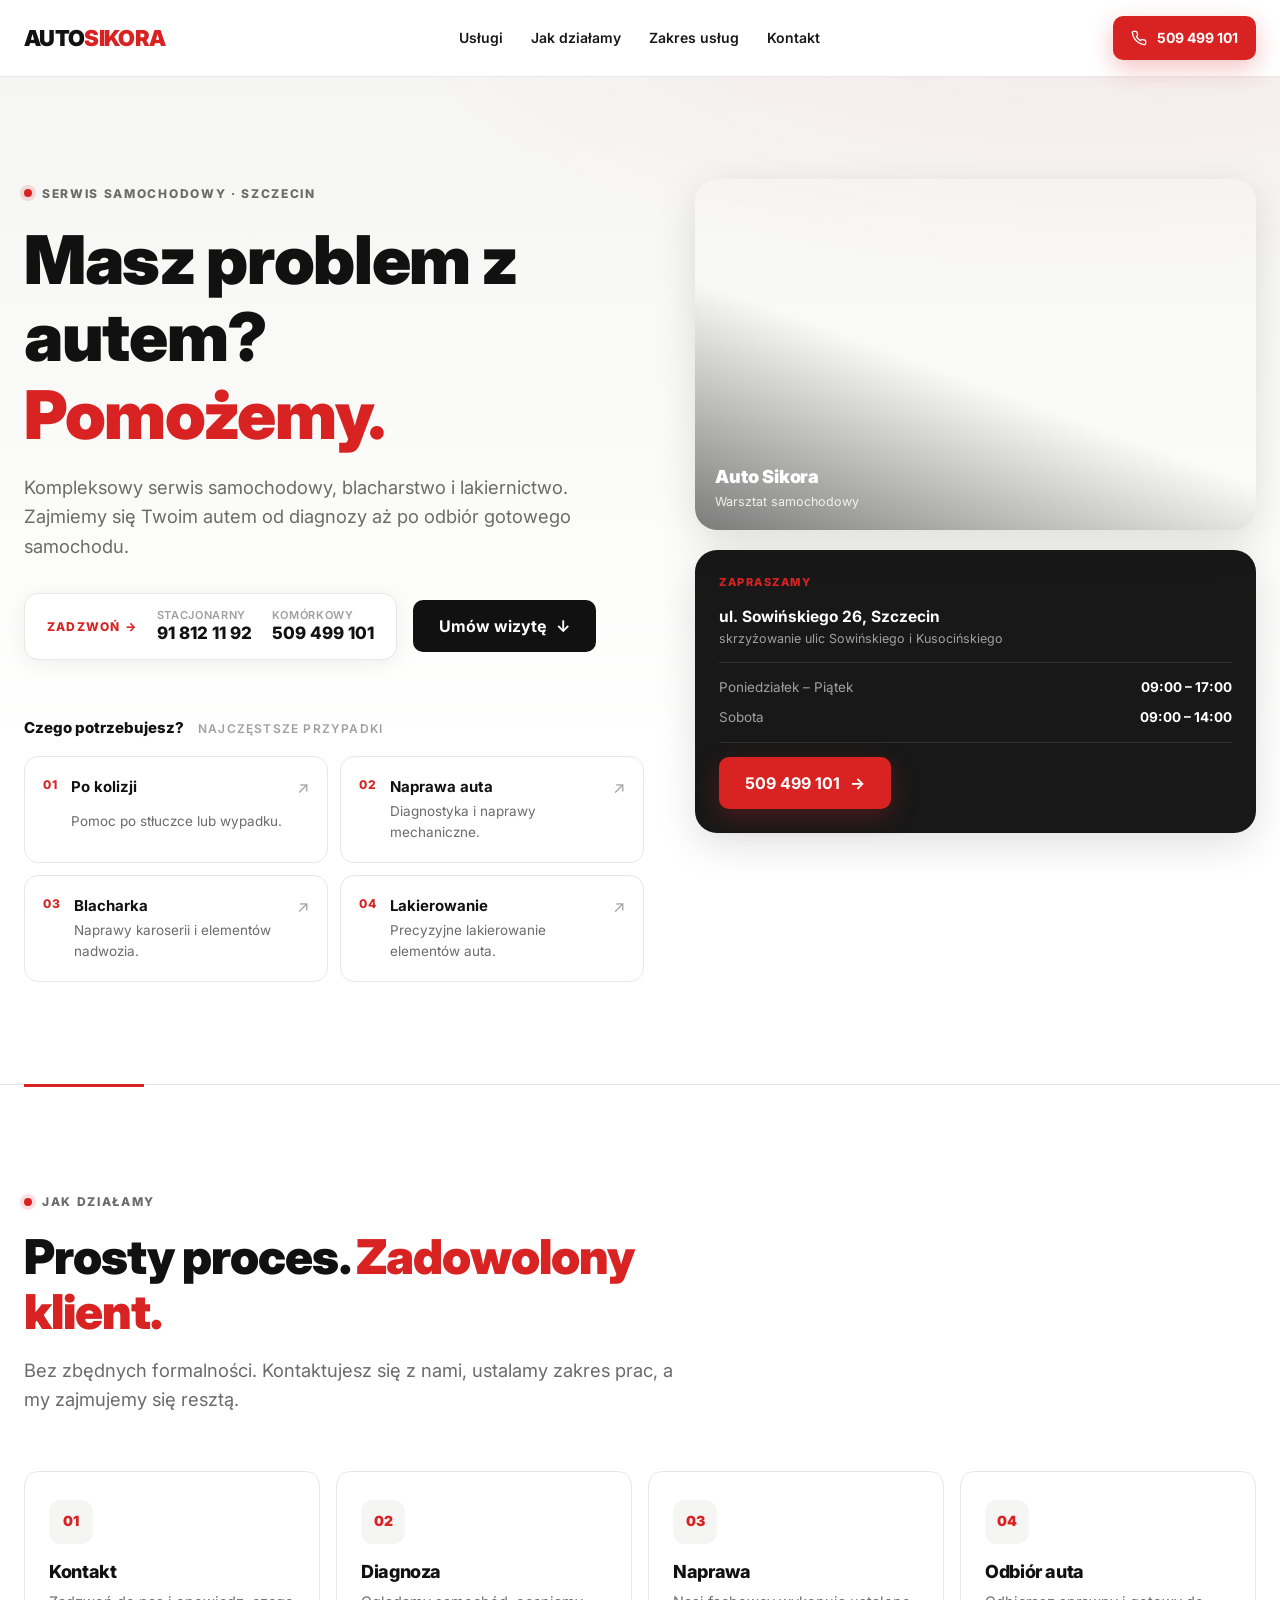
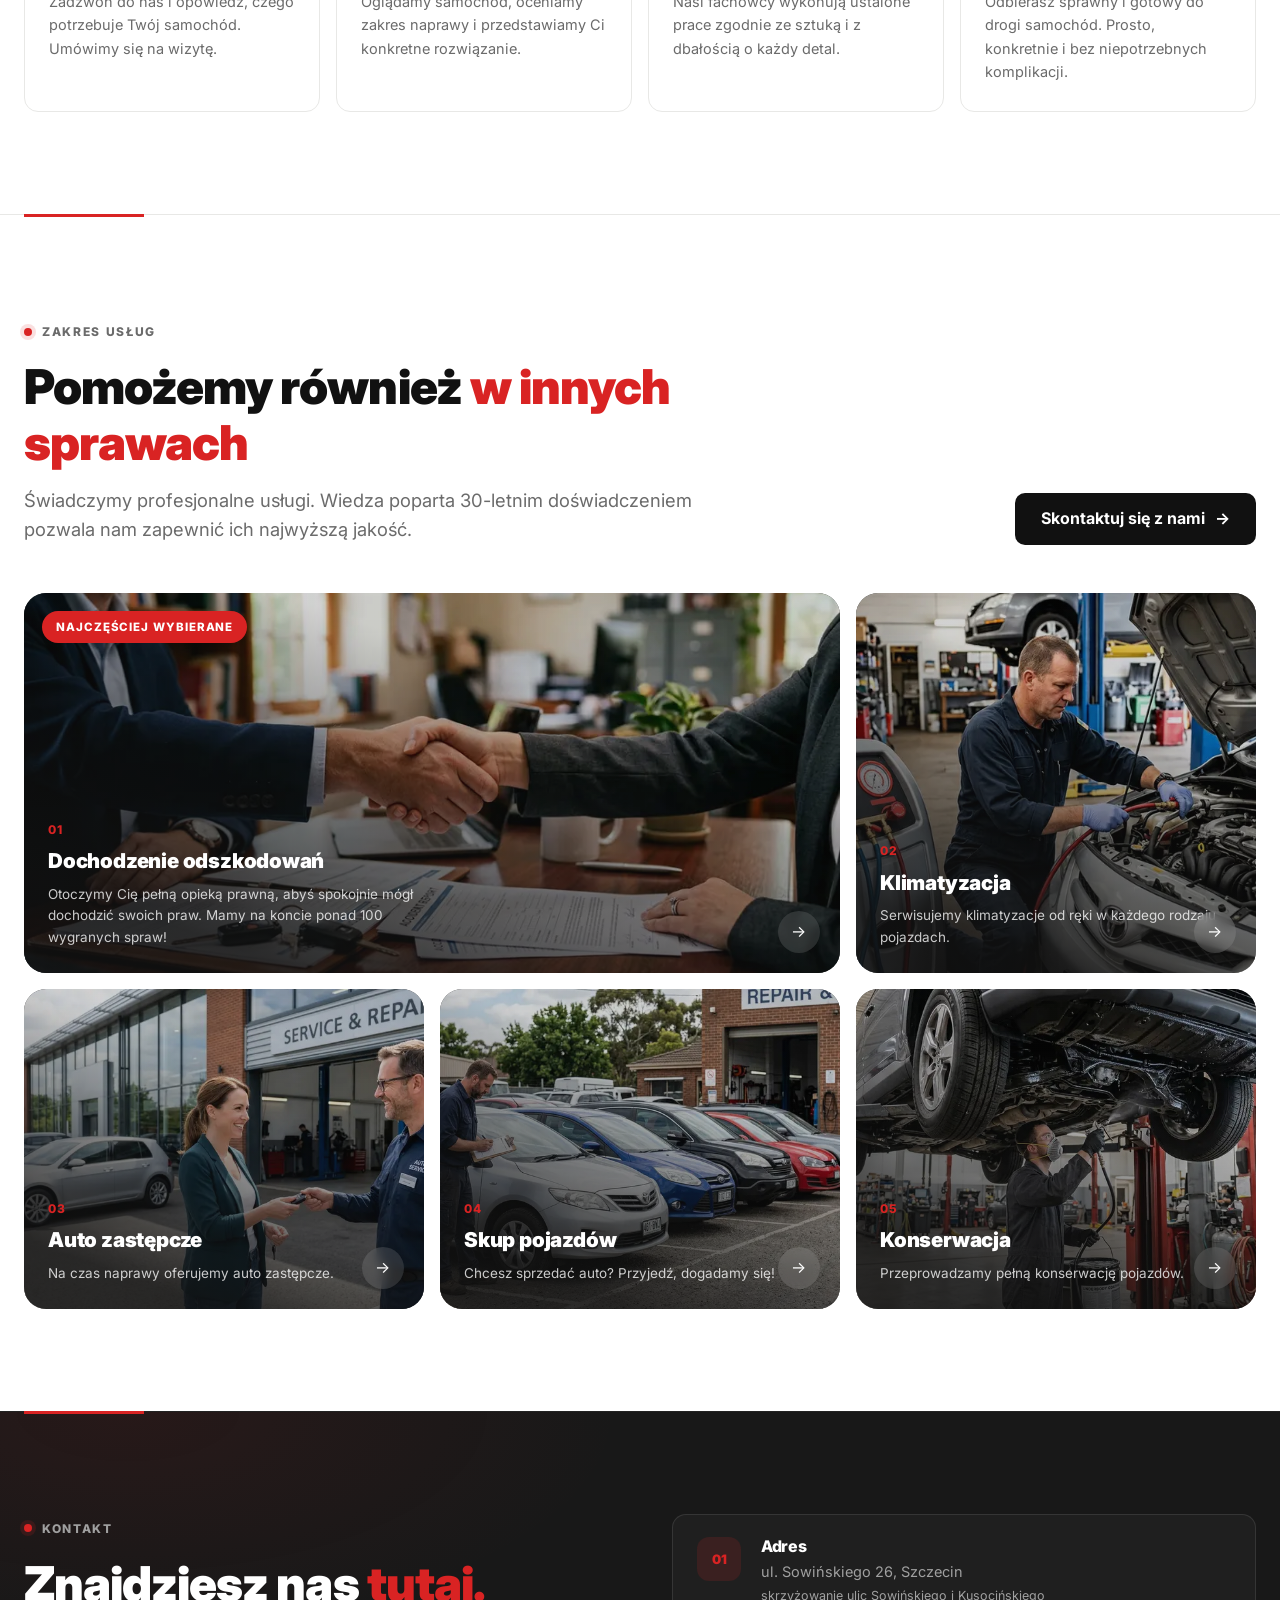
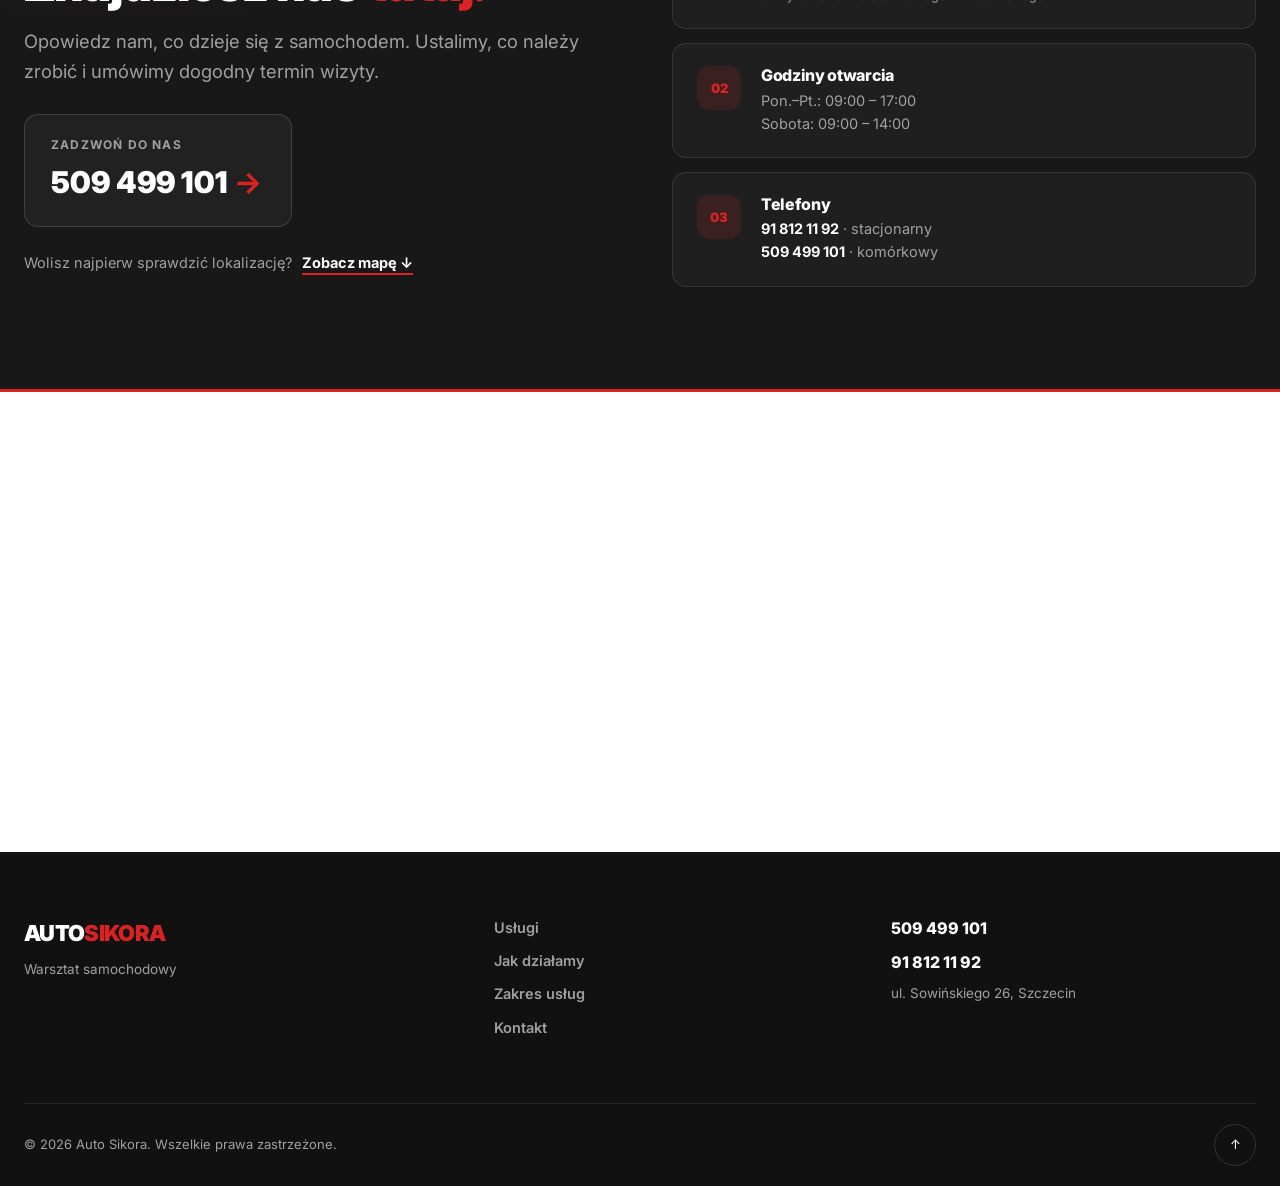
==== preview/index.html @ 209bca57 "Motyw WordPress: nowoczesny landing page dla warsztatu Auto Sikora - Motyw autoserwis: front-page, h" ====
<!doctype html>
<html lang="pl">
<head>
<meta charset="utf-8">
<meta name="viewport" content="width=device-width, initial-scale=1">
<title>Auto Sikora – Serwis samochodowy Szczecin (podgląd motywu)</title>
<meta name="description" content="Kompleksowy serwis samochodowy, blacharstwo i lakiernictwo w Szczecinie. Statyczny podgląd motywu WordPress.">
<link rel="preconnect" href="https://fonts.gstatic.com" crossorigin>
<link href="https://fonts.googleapis.com/css2?family=Inter:wght@400;500;600;700;800;900&display=swap" rel="stylesheet">
<link rel="stylesheet" href="../wp-content/themes/autoserwis/assets/css/main.css">
</head>
<body>

<a class="skip-link" href="#main">Przejdź do treści</a>

<header class="site-header" id="top">
	<div class="container site-header__inner">
		<a class="site-header__brand" href="#start" aria-label="Auto Sikora">
			<span class="site-header__logo-text">AUTO<em>SIKORA</em></span>
		</a>

		<nav class="site-header__nav" aria-label="Menu główne">
			<ul class="primary-menu">
				<li><a href="#uslugi">Usługi</a></li>
				<li><a href="#proces">Jak działamy</a></li>
				<li><a href="#zakres">Zakres usług</a></li>
				<li><a href="#kontakt">Kontakt</a></li>
			</ul>
		</nav>

		<div class="site-header__actions">
			<a class="button button--primary site-header__call" href="tel:509499101">
				<svg width="16" height="16" viewBox="0 0 24 24" fill="none" aria-hidden="true"><path d="M22 16.9v3a2 2 0 0 1-2.2 2 19.8 19.8 0 0 1-8.6-3.1 19.5 19.5 0 0 1-6-6A19.8 19.8 0 0 1 2.1 4.2 2 2 0 0 1 4.1 2h3a2 2 0 0 1 2 1.7c.1 1 .4 2 .7 2.9a2 2 0 0 1-.5 2.1L8.1 10a16 16 0 0 0 6 6l1.3-1.3a2 2 0 0 1 2.1-.4c.9.3 1.9.5 2.9.7a2 2 0 0 1 1.7 2Z" stroke="currentColor" stroke-width="2" stroke-linecap="round" stroke-linejoin="round"/></svg>
				<span>509 499 101</span>
			</a>
			<button class="mobile-menu-toggle" aria-expanded="false" aria-controls="mobile-menu" aria-label="Otwórz menu">
				<span class="mobile-menu-toggle__icon"><span></span><span></span></span>
			</button>
		</div>
	</div>
</header>

<div class="mobile-menu" id="mobile-menu" hidden>
	<div class="mobile-menu__overlay" data-menu-close></div>
	<div class="mobile-menu__drawer" role="dialog" aria-modal="true" aria-label="Menu">
		<div class="mobile-menu__header">
			<span class="mobile-menu__label">Menu</span>
			<button class="mobile-menu__close" data-menu-close aria-label="Zamknij menu">&times;</button>
		</div>
		<nav class="mobile-menu__nav" aria-label="Menu mobilne">
			<ul class="mobile-menu__list">
				<li><a href="#uslugi">Usługi</a></li>
				<li><a href="#proces">Jak działamy</a></li>
				<li><a href="#zakres">Zakres usług</a></li>
				<li><a href="#kontakt">Kontakt</a></li>
			</ul>
		</nav>
		<div class="mobile-menu__footer">
			<a class="button button--primary" href="tel:509499101">Zadzwoń · 509 499 101</a>
		</div>
	</div>
</div>

<main id="main">

	<!-- HERO -->
	<section class="section hero" id="start">
		<div class="container hero__grid">

			<div class="hero__content reveal">
				<p class="eyebrow"><span class="eyebrow__dot" aria-hidden="true"></span>Serwis samochodowy · Szczecin</p>

				<h1 class="hero__title">Masz problem z autem? <span class="accent">Pomożemy.</span></h1>

				<p class="hero__lead">Kompleksowy serwis samochodowy, blacharstwo i lakiernictwo. Zajmiemy się Twoim autem od diagnozy aż po odbiór gotowego samochodu.</p>

				<div class="hero__cta">
					<div class="hero__phones">
						<span class="hero__phones-label">Zadzwoń <span aria-hidden="true">→</span></span>
						<a class="hero__phone" href="tel:918121192"><small>Stacjonarny</small><strong>91 812 11 92</strong></a>
						<a class="hero__phone" href="tel:509499101"><small>Komórkowy</small><strong>509 499 101</strong></a>
					</div>
					<a class="button button--secondary hero__book" href="#kontakt">Umów wizytę <span aria-hidden="true">↓</span></a>
				</div>

				<div class="hero__cases" id="uslugi">
					<p class="hero__cases-heading">Czego potrzebujesz? <span>Najczęstsze przypadki</span></p>
					<div class="case-grid">
						<a class="case-card" href="#zakres">
							<span class="case-card__num">01</span>
							<span class="case-card__body"><strong>Po kolizji</strong>Pomoc po stłuczce lub wypadku.</span>
							<span class="case-card__arrow" aria-hidden="true">↗</span>
						</a>
						<a class="case-card" href="#zakres">
							<span class="case-card__num">02</span>
							<span class="case-card__body"><strong>Naprawa auta</strong>Diagnostyka i naprawy mechaniczne.</span>
							<span class="case-card__arrow" aria-hidden="true">↗</span>
						</a>
						<a class="case-card" href="#zakres">
							<span class="case-card__num">03</span>
							<span class="case-card__body"><strong>Blacharka</strong>Naprawy karoserii i elementów nadwozia.</span>
							<span class="case-card__arrow" aria-hidden="true">↗</span>
						</a>
						<a class="case-card" href="#zakres">
							<span class="case-card__num">04</span>
							<span class="case-card__body"><strong>Lakierowanie</strong>Precyzyjne lakierowanie elementów auta.</span>
							<span class="case-card__arrow" aria-hidden="true">↗</span>
						</a>
					</div>
				</div>
			</div>

			<div class="hero__media reveal reveal--delay">
				<figure class="hero__figure">
					<picture>
						<source media="(max-width: 640px)" srcset="../wp-content/themes/autoserwis/assets/images/hero-workshop-sm.webp">
						<img src="../wp-content/themes/autoserwis/assets/images/hero-workshop.webp" alt="Auto Sikora — warsztat samochodowy w Szczecinie" width="1600" height="898" fetchpriority="high" decoding="async">
					</picture>
					<figcaption class="hero__badge">
						<strong>Auto Sikora</strong>
						<span>Warsztat samochodowy</span>
					</figcaption>
				</figure>

				<aside class="hero__info-card">
					<p class="hero__info-label">Zapraszamy</p>
					<p class="hero__info-address">
						ul. Sowińskiego 26, Szczecin<br>
						<small>skrzyżowanie ulic Sowińskiego i Kusocińskiego</small>
					</p>
					<dl class="hero__hours">
						<div><dt>Poniedziałek – Piątek</dt><dd>09:00 – 17:00</dd></div>
						<div><dt>Sobota</dt><dd>09:00 – 14:00</dd></div>
					</dl>
					<a class="button button--primary hero__info-call" href="tel:509499101">509 499 101 <span aria-hidden="true">→</span></a>
				</aside>
			</div>

		</div>
	</section>

	<!-- PROCES -->
	<section class="section process" id="proces">
		<div class="container">
			<header class="section-head reveal">
				<p class="eyebrow"><span class="eyebrow__dot" aria-hidden="true"></span>Jak działamy</p>
				<h2 class="section-head__title">Prosty proces. <span class="accent">Zadowolony klient.</span></h2>
				<p class="section-head__lead">Bez zbędnych formalności. Kontaktujesz się z nami, ustalamy zakres prac, a my zajmujemy się resztą.</p>
			</header>

			<ol class="process-grid">
				<li class="process-step reveal">
					<span class="process-step__num">01</span>
					<h3>Kontakt</h3>
					<p>Zadzwoń do nas i opowiedz, czego potrzebuje Twój samochód. Umówimy się na wizytę.</p>
				</li>
				<li class="process-step reveal" style="--d:.08s">
					<span class="process-step__num">02</span>
					<h3>Diagnoza</h3>
					<p>Oglądamy samochód, oceniamy zakres naprawy i przedstawiamy Ci konkretne rozwiązanie.</p>
				</li>
				<li class="process-step reveal" style="--d:.16s">
					<span class="process-step__num">03</span>
					<h3>Naprawa</h3>
					<p>Nasi fachowcy wykonują ustalone prace zgodnie ze sztuką i z dbałością o każdy detal.</p>
				</li>
				<li class="process-step reveal" style="--d:.24s">
					<span class="process-step__num">04</span>
					<h3>Odbiór auta</h3>
					<p>Odbierasz sprawny i gotowy do drogi samochód. Prosto, konkretnie i bez niepotrzebnych komplikacji.</p>
				</li>
			</ol>
		</div>
	</section>

	<!-- ZAKRES USŁUG -->
	<section class="section services" id="zakres">
		<div class="container">
			<div class="services__head reveal">
				<header class="section-head section-head--left">
					<p class="eyebrow"><span class="eyebrow__dot" aria-hidden="true"></span>Zakres usług</p>
					<h2 class="section-head__title">Pomożemy również <span class="accent">w innych sprawach</span></h2>
					<p class="section-head__lead">Świadczymy profesjonalne usługi. Wiedza poparta 30-letnim doświadczeniem pozwala nam zapewnić ich najwyższą jakość.</p>
				</header>
				<a class="button button--secondary" href="#kontakt">Skontaktuj się z nami <span aria-hidden="true">→</span></a>
			</div>

			<div class="service-grid">
				<a class="service-card service-card--featured reveal" href="#kontakt">
					<img src="../wp-content/themes/autoserwis/assets/images/extra-legal.webp" alt="Dochodzenie odszkodowań po kolizji" loading="lazy" decoding="async" width="900" height="600">
					<span class="service-card__overlay"></span>
					<span class="service-card__tag">Najczęściej wybierane</span>
					<span class="service-card__content">
						<span class="service-card__num">01</span>
						<strong>Dochodzenie odszkodowań</strong>
						<span class="service-card__desc">Otoczymy Cię pełną opieką prawną, abyś spokojnie mógł dochodzić swoich praw. Mamy na koncie ponad 100 wygranych spraw!</span>
						<span class="service-card__arrow" aria-hidden="true">→</span>
					</span>
				</a>

				<a class="service-card reveal" href="#kontakt" style="--d:.06s">
					<img src="../wp-content/themes/autoserwis/assets/images/extra-ac.webp" alt="Serwis klimatyzacji samochodowej" loading="lazy" decoding="async" width="900" height="600">
					<span class="service-card__overlay"></span>
					<span class="service-card__content">
						<span class="service-card__num">02</span>
						<strong>Klimatyzacja</strong>
						<span class="service-card__desc">Serwisujemy klimatyzacje od ręki w każdego rodzaju pojazdach.</span>
						<span class="service-card__arrow" aria-hidden="true">→</span>
					</span>
				</a>

				<a class="service-card reveal" href="#kontakt" style="--d:.12s">
					<img src="../wp-content/themes/autoserwis/assets/images/extra-replacement.webp" alt="Auto zastępcze na czas naprawy" loading="lazy" decoding="async" width="900" height="600">
					<span class="service-card__overlay"></span>
					<span class="service-card__content">
						<span class="service-card__num">03</span>
						<strong>Auto zastępcze</strong>
						<span class="service-card__desc">Na czas naprawy oferujemy auto zastępcze.</span>
						<span class="service-card__arrow" aria-hidden="true">→</span>
					</span>
				</a>

				<a class="service-card reveal" href="#kontakt" style="--d:.18s">
					<img src="../wp-content/themes/autoserwis/assets/images/extra-buyout.webp" alt="Skup pojazdów" loading="lazy" decoding="async" width="900" height="600">
					<span class="service-card__overlay"></span>
					<span class="service-card__content">
						<span class="service-card__num">04</span>
						<strong>Skup pojazdów</strong>
						<span class="service-card__desc">Chcesz sprzedać auto? Przyjedź, dogadamy się!</span>
						<span class="service-card__arrow" aria-hidden="true">→</span>
					</span>
				</a>

				<a class="service-card reveal" href="#kontakt" style="--d:.24s">
					<img src="../wp-content/themes/autoserwis/assets/images/extra-maintenance.webp" alt="Konserwacja pojazdów" loading="lazy" decoding="async" width="900" height="600">
					<span class="service-card__overlay"></span>
					<span class="service-card__content">
						<span class="service-card__num">05</span>
						<strong>Konserwacja</strong>
						<span class="service-card__desc">Przeprowadzamy pełną konserwację pojazdów.</span>
						<span class="service-card__arrow" aria-hidden="true">→</span>
					</span>
				</a>
			</div>
		</div>
	</section>

	<!-- KONTAKT -->
	<section class="section contact" id="kontakt">
		<div class="container contact__grid">
			<div class="contact__intro reveal">
				<p class="eyebrow eyebrow--light"><span class="eyebrow__dot" aria-hidden="true"></span>Kontakt</p>
				<h2 class="section-head__title">Znajdziesz nas <span class="accent">tutaj.</span></h2>
				<p class="section-head__lead">Opowiedz nam, co dzieje się z samochodem. Ustalimy, co należy zrobić i umówimy dogodny termin wizyty.</p>

				<a class="contact__call" href="tel:509499101">
					<span>Zadzwoń do nas</span>
					<strong>509 499 101 <span aria-hidden="true">→</span></strong>
				</a>

				<p class="contact__map-hint">Wolisz najpierw sprawdzić lokalizację? <a href="#mapa">Zobacz mapę <span aria-hidden="true">↓</span></a></p>
			</div>

			<ul class="contact__list reveal reveal--delay">
				<li class="contact-item">
					<span class="contact-item__num">01</span>
					<div>
						<h3>Adres</h3>
						<p>ul. Sowińskiego 26, Szczecin<br><small>skrzyżowanie ulic Sowińskiego i Kusocińskiego</small></p>
					</div>
				</li>
				<li class="contact-item">
					<span class="contact-item__num">02</span>
					<div>
						<h3>Godziny otwarcia</h3>
						<p>Pon.–Pt.: 09:00 – 17:00<br>Sobota: 09:00 – 14:00</p>
					</div>
				</li>
				<li class="contact-item">
					<span class="contact-item__num">03</span>
					<div>
						<h3>Telefony</h3>
						<p><a href="tel:918121192">91 812 11 92</a> · stacjonarny<br><a href="tel:509499101">509 499 101</a> · komórkowy</p>
					</div>
				</li>
			</ul>
		</div>
	</section>

	<!-- MAPA -->
	<section class="map" id="mapa" aria-label="Mapa dojazdu">
		<iframe src="https://maps.google.com/maps?q=Sowi%C5%84skiego%2026%2C%20Szczecin&t=&z=15&ie=UTF8&iwloc=&output=embed" title="Mapa — Auto Sikora, ul. Sowińskiego 26, Szczecin" loading="lazy" referrerpolicy="no-referrer-when-downgrade" allowfullscreen></iframe>
	</section>

</main>

<footer class="site-footer">
	<div class="container site-footer__inner">
		<div class="site-footer__brand">
			<span class="site-header__logo-text site-header__logo-text--light">AUTO<em>SIKORA</em></span>
			<p>Warsztat samochodowy</p>
		</div>
		<nav class="site-footer__nav" aria-label="Menu w stopce">
			<a href="#uslugi">Usługi</a>
			<a href="#proces">Jak działamy</a>
			<a href="#zakres">Zakres usług</a>
			<a href="#kontakt">Kontakt</a>
		</nav>
		<div class="site-footer__contact">
			<a href="tel:509499101">509 499 101</a>
			<a href="tel:918121192">91 812 11 92</a>
			<p>ul. Sowińskiego 26, Szczecin</p>
		</div>
	</div>
	<div class="container site-footer__bottom">
		<p>&copy; 2026 Auto Sikora. Wszelkie prawa zastrzeżone.</p>
		<a class="site-footer__top" href="#top" aria-label="Wróć na górę">↑</a>
	</div>
</footer>

<script src="../wp-content/themes/autoserwis/assets/js/main.js" defer></script>
</body>
</html>
---- wp-content/themes/autoserwis/assets/css/main.css ----
/* =========================================================================
   Auto Sikora – główny arkusz stylów
   Nowoczesny landing: fluid typography, CSS grid, glassmorphism header,
   scroll-reveal, subtelne mikrointerakcje.
   ========================================================================= */

/* ----------------------------------------------------------------
   1. Design tokens
---------------------------------------------------------------- */
:root {
	--c-white: #ffffff;
	--c-black: #111111;
	--c-graphite: #181818;
	--c-graphite-2: #222222;

	--c-gray-100: #f5f5f3;
	--c-gray-200: #e8e8e6;
	--c-gray-400: #a0a0a0;
	--c-gray-600: #6b6b6b;

	--c-red: #d92323;
	--c-red-dark: #b91c1c;

	--font: "Inter", system-ui, -apple-system, "Segoe UI", Arial, sans-serif;

	--container: 1280px;

	--r-sm: 10px;
	--r-md: 14px;
	--r-lg: 22px;

	--t-fast: 180ms ease;
	--t-base: 320ms cubic-bezier(0.22, 1, 0.36, 1);

	--shadow-sm: 0 4px 20px rgba(0, 0, 0, 0.06);
	--shadow-md: 0 12px 40px rgba(0, 0, 0, 0.12);

	--fs-h1: clamp(2.4rem, 1.4rem + 4vw, 4.2rem);
	--fs-h2: clamp(1.9rem, 1.2rem + 2.6vw, 3rem);
	--fs-lead: clamp(1rem, 0.95rem + 0.3vw, 1.15rem);
}

/* ----------------------------------------------------------------
   2. Reset + baza
---------------------------------------------------------------- */
*,
*::before,
*::after { box-sizing: border-box; }

html {
	scroll-behavior: smooth;
	scroll-padding-top: 90px;
}

body {
	margin: 0;
	background: var(--c-white);
	color: var(--c-black);
	font-family: var(--font);
	font-size: 16px;
	line-height: 1.6;
	-webkit-font-smoothing: antialiased;
	text-rendering: optimizeLegibility;
	overflow-x: clip;
}

body.menu-open { overflow: hidden; }

img { display: block; max-width: 100%; height: auto; }

a { color: inherit; text-decoration: none; -webkit-tap-highlight-color: transparent; }

button { border: 0; cursor: pointer; font: inherit; -webkit-tap-highlight-color: transparent; }

h1, h2, h3, h4 { margin: 0; line-height: 1.15; letter-spacing: -0.02em; }

p { margin: 0; }

::selection { background: var(--c-red); color: var(--c-white); }

:focus-visible {
	outline: 2px solid var(--c-red);
	outline-offset: 3px;
	border-radius: 4px;
}

.skip-link {
	position: absolute;
	top: -60px;
	left: 16px;
	z-index: 3000;
	padding: 12px 20px;
	border-radius: var(--r-sm);
	background: var(--c-black);
	color: var(--c-white);
	font-weight: 700;
	transition: top var(--t-fast);
}
.skip-link:focus { top: 12px; }

/* ----------------------------------------------------------------
   3. Layout helpers
---------------------------------------------------------------- */
.container {
	width: min(calc(100% - 48px), var(--container));
	margin-inline: auto;
}

.section { padding-block: clamp(64px, 8vw, 110px); }

.section:not(.hero) {
	position: relative;
	border-top: 1px solid var(--c-gray-200);
}

.section:not(.hero)::before {
	content: "";
	position: absolute;
	top: -1px;
	left: max(24px, calc((100% - var(--container)) / 2));
	width: 120px;
	height: 3px;
	background: var(--c-red);
	z-index: 2;
}

.accent { color: var(--c-red); }

/* Eyebrow */
.eyebrow {
	display: inline-flex;
	align-items: center;
	gap: 10px;
	margin: 0 0 18px;
	font-size: 12px;
	font-weight: 800;
	letter-spacing: 0.14em;
	text-transform: uppercase;
	color: var(--c-gray-600);
}
.eyebrow--light { color: var(--c-gray-400); }
.eyebrow__dot {
	width: 8px;
	height: 8px;
	border-radius: 50%;
	background: var(--c-red);
	box-shadow: 0 0 0 4px rgba(217, 35, 35, 0.14);
}

/* Section header */
.section-head { max-width: 720px; margin-bottom: clamp(36px, 5vw, 56px); }
.section-head__title { font-size: var(--fs-h2); font-weight: 900; }
.section-head__lead {
	margin-top: 16px;
	color: var(--c-gray-600);
	font-size: var(--fs-lead);
	max-width: 56ch;
}

/* Buttons */
.button {
	display: inline-flex;
	align-items: center;
	justify-content: center;
	gap: 10px;
	min-height: 52px;
	padding-inline: 26px;
	border-radius: var(--r-sm);
	font-weight: 700;
	transition: background-color var(--t-fast), color var(--t-fast), transform var(--t-fast), box-shadow var(--t-fast);
}
.button:hover { transform: translateY(-2px); }
.button:active { transform: translateY(0); }

.button--primary { background: var(--c-red); color: var(--c-white); box-shadow: 0 8px 24px rgba(217, 35, 35, 0.28); }
.button--primary:hover { background: var(--c-red-dark); }

.button--secondary { background: var(--c-black); color: var(--c-white); }
.button--secondary:hover { background: var(--c-graphite-2); }

/* Scroll reveal */
.reveal {
	opacity: 0;
	transform: translateY(24px);
	transition: opacity 700ms ease var(--d, 0s), transform 700ms cubic-bezier(0.22, 1, 0.36, 1) var(--d, 0s);
}
.reveal--delay { --d: 0.15s; }
.reveal.is-visible { opacity: 1; transform: none; }

@media (prefers-reduced-motion: reduce) {
	html { scroll-behavior: auto; }
	.reveal { opacity: 1; transform: none; transition: none; }
	*, *::before, *::after { animation-duration: 0.01ms !important; transition-duration: 0.01ms !important; }
}

/* ----------------------------------------------------------------
   4. Header
---------------------------------------------------------------- */
.site-header {
	position: sticky;
	top: 0;
	z-index: 1000;
	width: 100%;
	background: rgba(255, 255, 255, 0.92);
	border-bottom: 1px solid var(--c-gray-200);
	backdrop-filter: blur(18px);
	-webkit-backdrop-filter: blur(18px);
	transition: box-shadow var(--t-fast);
}
.site-header.is-scrolled { box-shadow: var(--shadow-sm); }

.site-header__inner {
	display: flex;
	align-items: center;
	gap: 32px;
	min-height: 76px;
}

.site-header__brand { display: inline-flex; align-items: center; flex-shrink: 0; line-height: 1; }

.site-header__logo-text {
	font-size: 22px;
	font-weight: 900;
	letter-spacing: -0.03em;
	color: var(--c-black);
}
.site-header__logo-text em { font-style: normal; color: var(--c-red); }
.site-header__logo-text--light { color: var(--c-white); }

.custom-logo { height: 52px; width: auto; max-width: 220px; object-fit: contain; }

.site-header__nav { margin-inline: auto; }

.primary-menu {
	display: flex;
	align-items: center;
	gap: 28px;
	margin: 0;
	padding: 0;
	list-style: none;
}
.primary-menu a {
	position: relative;
	display: inline-flex;
	padding-block: 8px;
	color: var(--c-graphite);
	font-size: 14px;
	font-weight: 600;
	transition: color var(--t-fast);
}
.primary-menu a::after {
	content: "";
	position: absolute;
	inset: auto 0 0 0;
	height: 2px;
	border-radius: 999px;
	background: var(--c-red);
	transform: scaleX(0);
	transform-origin: right;
	transition: transform var(--t-fast);
}
.primary-menu a:hover { color: var(--c-red); }
.primary-menu a:hover::after { transform: scaleX(1); transform-origin: left; }

.site-header__actions { display: flex; align-items: center; gap: 12px; flex-shrink: 0; }
.site-header__call { min-height: 44px; padding-inline: 18px; font-size: 14px; }

/* Hamburger */
.mobile-menu-toggle {
	display: none;
	align-items: center;
	justify-content: center;
	width: 44px;
	height: 44px;
	border-radius: 50%;
	background: var(--c-black);
}
.mobile-menu-toggle__icon { position: relative; display: block; width: 20px; height: 14px; }
.mobile-menu-toggle__icon span {
	position: absolute;
	left: 0;
	width: 20px;
	height: 2px;
	border-radius: 999px;
	background: var(--c-white);
	transition: transform 250ms ease, top 250ms ease;
}
.mobile-menu-toggle__icon span:first-child { top: 2px; }
.mobile-menu-toggle__icon span:last-child { top: 10px; }
.mobile-menu-toggle[aria-expanded="true"] .mobile-menu-toggle__icon span:first-child { top: 6px; transform: rotate(45deg); }
.mobile-menu-toggle[aria-expanded="true"] .mobile-menu-toggle__icon span:last-child { top: 6px; transform: rotate(-45deg); }

/* Mobile drawer */
.mobile-menu { position: fixed; inset: 0; z-index: 2000; visibility: hidden; pointer-events: none; }
.mobile-menu[hidden] { display: block; }
.mobile-menu__overlay {
	position: absolute;
	inset: 0;
	background: rgba(0, 0, 0, 0.48);
	opacity: 0;
	transition: opacity 300ms ease;
}
.mobile-menu__drawer {
	position: fixed;
	top: 0;
	right: 0;
	bottom: 0;
	display: flex;
	flex-direction: column;
	width: min(420px, 88vw);
	padding: 24px;
	background: var(--c-white);
	box-shadow: -20px 0 60px rgba(0, 0, 0, 0.12);
	transform: translateX(100%);
	transition: transform 350ms cubic-bezier(0.22, 1, 0.36, 1);
}
.mobile-menu.is-open { visibility: visible; pointer-events: auto; }
.mobile-menu.is-open .mobile-menu__overlay { opacity: 1; }
.mobile-menu.is-open .mobile-menu__drawer { transform: translateX(0); }

.mobile-menu__header {
	display: flex;
	align-items: center;
	justify-content: space-between;
	padding-bottom: 20px;
	border-bottom: 1px solid var(--c-gray-200);
}
.mobile-menu__label {
	color: var(--c-gray-400);
	font-size: 11px;
	font-weight: 800;
	letter-spacing: 0.12em;
	text-transform: uppercase;
}
.mobile-menu__close {
	display: flex;
	align-items: center;
	justify-content: center;
	width: 42px;
	height: 42px;
	border: 1px solid var(--c-gray-200);
	border-radius: 50%;
	background: transparent;
	color: var(--c-black);
	font-size: 26px;
	line-height: 1;
	transition: background-color var(--t-fast), color var(--t-fast), border-color var(--t-fast);
}
.mobile-menu__close:hover { border-color: var(--c-black); background: var(--c-black); color: var(--c-white); }

.mobile-menu__nav { flex: 1; padding-block: 24px; overflow-y: auto; }
.mobile-menu__list { margin: 0; padding: 0; list-style: none; display: grid; gap: 4px; }
.mobile-menu__list a {
	display: block;
	padding: 14px 12px;
	border-radius: var(--r-sm);
	font-size: 18px;
	font-weight: 700;
	transition: background-color var(--t-fast), color var(--t-fast);
}
.mobile-menu__list a:hover { background: var(--c-gray-100); color: var(--c-red); }
.mobile-menu__footer { padding-top: 20px; border-top: 1px solid var(--c-gray-200); display: grid; }

/* ----------------------------------------------------------------
   5. Hero
---------------------------------------------------------------- */
.hero {
	position: relative;
	background:
		radial-gradient(1200px 500px at 85% -10%, rgba(217, 35, 35, 0.06), transparent 60%),
		linear-gradient(180deg, var(--c-gray-100), var(--c-white) 70%);
}

.hero__grid {
	display: grid;
	grid-template-columns: minmax(0, 1.05fr) minmax(0, 0.95fr);
	gap: clamp(32px, 4vw, 64px);
	align-items: start;
}

.hero__title { font-size: var(--fs-h1); font-weight: 900; }
.hero__title .accent { display: block; }

.hero__lead {
	margin-top: 20px;
	max-width: 52ch;
	color: var(--c-gray-600);
	font-size: var(--fs-lead);
}

.hero__cta {
	display: flex;
	flex-wrap: wrap;
	align-items: stretch;
	gap: 16px;
	margin-top: 32px;
}

.hero__phones {
	display: flex;
	align-items: center;
	gap: 20px;
	padding: 14px 22px;
	border: 1px solid var(--c-gray-200);
	border-radius: var(--r-md);
	background: var(--c-white);
	box-shadow: var(--shadow-sm);
}
.hero__phones-label {
	font-size: 12px;
	font-weight: 800;
	letter-spacing: 0.1em;
	text-transform: uppercase;
	color: var(--c-red);
	white-space: nowrap;
}
.hero__phone { display: grid; line-height: 1.3; }
.hero__phone small { color: var(--c-gray-400); font-size: 11px; font-weight: 600; letter-spacing: 0.06em; text-transform: uppercase; }
.hero__phone strong { font-size: 17px; font-weight: 800; transition: color var(--t-fast); }
.hero__phone:hover strong { color: var(--c-red); }

.hero__book { align-self: center; }

/* Case cards */
.hero__cases { margin-top: clamp(36px, 5vw, 56px); }
.hero__cases-heading {
	display: flex;
	align-items: baseline;
	gap: 14px;
	margin-bottom: 16px;
	font-size: 15px;
	font-weight: 800;
}
.hero__cases-heading span { font-size: 12px; font-weight: 600; color: var(--c-gray-400); text-transform: uppercase; letter-spacing: 0.1em; }

.case-grid {
	display: grid;
	grid-template-columns: repeat(2, minmax(0, 1fr));
	gap: 12px;
}
.case-card {
	position: relative;
	display: flex;
	gap: 14px;
	padding: 18px;
	border: 1px solid var(--c-gray-200);
	border-radius: var(--r-md);
	background: var(--c-white);
	transition: border-color var(--t-fast), transform var(--t-fast), box-shadow var(--t-fast);
}
.case-card:hover {
	border-color: var(--c-red);
	transform: translateY(-3px);
	box-shadow: var(--shadow-md);
}
.case-card__num {
	font-size: 12px;
	font-weight: 800;
	color: var(--c-red);
	letter-spacing: 0.06em;
}
.case-card__body { display: grid; gap: 2px; font-size: 13.5px; color: var(--c-gray-600); }
.case-card__body strong { font-size: 15px; color: var(--c-black); }
.case-card__arrow {
	margin-left: auto;
	align-self: flex-start;
	color: var(--c-gray-400);
	transition: color var(--t-fast), transform var(--t-fast);
}
.case-card:hover .case-card__arrow { color: var(--c-red); transform: translate(2px, -2px); }

/* Hero media */
.hero__media { display: grid; gap: 20px; }

.hero__figure {
	position: relative;
	margin: 0;
	border-radius: var(--r-lg);
	overflow: hidden;
	box-shadow: var(--shadow-md);
}
.hero__figure img { width: 100%; aspect-ratio: 16 / 10; object-fit: cover; }
.hero__figure::after {
	content: "";
	position: absolute;
	inset: 0;
	background: linear-gradient(200deg, transparent 55%, rgba(17, 17, 17, 0.55));
	pointer-events: none;
}
.hero__badge {
	position: absolute;
	left: 20px;
	bottom: 18px;
	z-index: 2;
	display: grid;
	color: var(--c-white);
}
.hero__badge strong { font-size: 18px; font-weight: 900; letter-spacing: -0.01em; }
.hero__badge span { font-size: 12.5px; opacity: 0.85; }

/* Hero info card */
.hero__info-card {
	display: grid;
	gap: 14px;
	padding: 24px;
	border-radius: var(--r-lg);
	background: var(--c-graphite);
	color: var(--c-white);
	box-shadow: var(--shadow-md);
}
.hero__info-label {
	font-size: 11px;
	font-weight: 800;
	letter-spacing: 0.14em;
	text-transform: uppercase;
	color: var(--c-red);
}
.hero__info-address { font-size: 15.5px; font-weight: 700; line-height: 1.45; }
.hero__info-address small { display: block; margin-top: 2px; font-weight: 400; color: var(--c-gray-400); font-size: 12.5px; }

.hero__hours { display: grid; gap: 8px; margin: 0; padding: 14px 0; border-block: 1px solid rgba(255, 255, 255, 0.1); }
.hero__hours div { display: flex; justify-content: space-between; gap: 12px; font-size: 13.5px; }
.hero__hours dt { color: var(--c-gray-400); }
.hero__hours dd { margin: 0; font-weight: 700; }

.hero__info-call { justify-self: start; }

/* ----------------------------------------------------------------
   6. Proces
---------------------------------------------------------------- */
.process-grid {
	display: grid;
	grid-template-columns: repeat(4, minmax(0, 1fr));
	gap: 16px;
	margin: 0;
	padding: 0;
	list-style: none;
	counter-reset: step;
}
.process-step {
	position: relative;
	padding: 28px 24px;
	border: 1px solid var(--c-gray-200);
	border-radius: var(--r-md);
	background: var(--c-white);
	transition: transform var(--t-base), box-shadow var(--t-base), border-color var(--t-fast);
}
.process-step:hover {
	transform: translateY(-6px);
	box-shadow: var(--shadow-md);
	border-color: transparent;
}
.process-step__num {
	display: inline-grid;
	place-items: center;
	width: 44px;
	height: 44px;
	margin-bottom: 18px;
	border-radius: 12px;
	background: var(--c-gray-100);
	color: var(--c-red);
	font-size: 14px;
	font-weight: 900;
	transition: background-color var(--t-fast), color var(--t-fast);
}
.process-step:hover .process-step__num { background: var(--c-red); color: var(--c-white); }
.process-step h3 { font-size: 18px; font-weight: 800; margin-bottom: 8px; }
.process-step p { color: var(--c-gray-600); font-size: 14.5px; }

/* ----------------------------------------------------------------
   7. Zakres usług
---------------------------------------------------------------- */
.services__head {
	display: flex;
	align-items: flex-end;
	justify-content: space-between;
	gap: 24px;
	flex-wrap: wrap;
	margin-bottom: clamp(32px, 4vw, 48px);
}
.services__head .section-head { margin-bottom: 0; }

.service-grid {
	display: grid;
	grid-template-columns: repeat(6, minmax(0, 1fr));
	gap: 16px;
}
.service-card {
	position: relative;
	grid-column: span 2;
	display: flex;
	min-height: 320px;
	border-radius: var(--r-lg);
	overflow: hidden;
	background: var(--c-graphite);
	color: var(--c-white);
	isolation: isolate;
}
.service-card--featured { grid-column: span 4; min-height: 380px; }

.service-card img {
	position: absolute;
	inset: 0;
	width: 100%;
	height: 100%;
	object-fit: cover;
	transition: transform 700ms cubic-bezier(0.22, 1, 0.36, 1), opacity var(--t-base);
	opacity: 0.85;
}
.service-card:hover img { transform: scale(1.06); opacity: 1; }

.service-card__overlay {
	position: absolute;
	inset: 0;
	background: linear-gradient(200deg, rgba(17, 17, 17, 0.05) 30%, rgba(17, 17, 17, 0.86) 85%);
	transition: opacity var(--t-base);
}

.service-card__tag {
	position: absolute;
	top: 18px;
	left: 18px;
	z-index: 2;
	padding: 7px 14px;
	border-radius: 999px;
	background: var(--c-red);
	font-size: 11.5px;
	font-weight: 800;
	letter-spacing: 0.08em;
	text-transform: uppercase;
}

.service-card__content {
	position: relative;
	z-index: 2;
	display: grid;
	gap: 6px;
	align-content: end;
	width: 100%;
	padding: 24px;
}
.service-card__num { font-size: 12px; font-weight: 800; color: var(--c-red); letter-spacing: 0.08em; }
.service-card__content strong { font-size: clamp(18px, 1.6vw, 24px); font-weight: 900; letter-spacing: -0.01em; }
.service-card__desc { font-size: 13.5px; color: rgba(255, 255, 255, 0.78); max-width: 42ch; }
.service-card__arrow {
	position: absolute;
	right: 20px;
	bottom: 20px;
	display: grid;
	place-items: center;
	width: 42px;
	height: 42px;
	border-radius: 50%;
	background: rgba(255, 255, 255, 0.12);
	backdrop-filter: blur(6px);
	transition: background-color var(--t-fast), transform var(--t-fast);
}
.service-card:hover .service-card__arrow { background: var(--c-red); transform: translateX(3px); }

/* ----------------------------------------------------------------
   8. Kontakt
---------------------------------------------------------------- */
.contact {
	background:
		radial-gradient(900px 400px at 10% 0%, rgba(217, 35, 35, 0.08), transparent 55%),
		var(--c-graphite);
	color: var(--c-white);
}
.contact.section::before { background: var(--c-red); }
.contact.section { border-top-color: var(--c-graphite-2); }

.contact__grid {
	display: grid;
	grid-template-columns: minmax(0, 1fr) minmax(0, 1fr);
	gap: clamp(32px, 5vw, 72px);
	align-items: start;
}

.contact .section-head__lead { color: var(--c-gray-400); }

.contact__call {
	display: inline-grid;
	gap: 4px;
	margin-top: 28px;
	padding: 20px 26px;
	border: 1px solid rgba(255, 255, 255, 0.14);
	border-radius: var(--r-md);
	background: rgba(255, 255, 255, 0.04);
	transition: border-color var(--t-fast), background-color var(--t-fast), transform var(--t-fast);
}
.contact__call:hover { border-color: var(--c-red); background: rgba(217, 35, 35, 0.1); transform: translateY(-2px); }
.contact__call span { font-size: 12px; font-weight: 700; letter-spacing: 0.1em; text-transform: uppercase; color: var(--c-gray-400); }
.contact__call strong { font-size: clamp(22px, 2.4vw, 30px); font-weight: 900; }
.contact__call strong span { font-size: inherit; color: var(--c-red); }

.contact__map-hint { margin-top: 24px; color: var(--c-gray-400); font-size: 14.5px; }
.contact__map-hint a { margin-left: 6px; color: var(--c-white); font-weight: 700; border-bottom: 2px solid var(--c-red); padding-bottom: 2px; transition: color var(--t-fast); }
.contact__map-hint a:hover { color: var(--c-red); }

.contact__list { display: grid; gap: 14px; margin: 0; padding: 0; list-style: none; }
.contact-item {
	display: flex;
	gap: 20px;
	padding: 22px 24px;
	border: 1px solid rgba(255, 255, 255, 0.1);
	border-radius: var(--r-md);
	background: rgba(255, 255, 255, 0.03);
	transition: border-color var(--t-fast), background-color var(--t-fast);
}
.contact-item:hover { border-color: rgba(217, 35, 35, 0.5); background: rgba(255, 255, 255, 0.05); }
.contact-item__num {
	flex-shrink: 0;
	display: grid;
	place-items: center;
	width: 44px;
	height: 44px;
	border-radius: 12px;
	background: rgba(217, 35, 35, 0.14);
	color: var(--c-red);
	font-size: 13px;
	font-weight: 900;
}
.contact-item h3 { font-size: 16px; font-weight: 800; margin-bottom: 4px; }
.contact-item p { color: var(--c-gray-400); font-size: 14.5px; }
.contact-item p a { color: var(--c-white); font-weight: 700; transition: color var(--t-fast); }
.contact-item p a:hover { color: var(--c-red); }
.contact-item small { font-size: 12.5px; }

/* ----------------------------------------------------------------
   9. Mapa
---------------------------------------------------------------- */
.map { line-height: 0; border-top: 3px solid var(--c-red); }
.map iframe {
	width: 100%;
	height: clamp(320px, 45vw, 460px);
	border: 0;
	display: block;
	filter: grayscale(1) contrast(1.05);
	transition: filter 400ms ease;
}
.map:hover iframe { filter: none; }

/* ----------------------------------------------------------------
   10. Stopka
---------------------------------------------------------------- */
.site-footer { background: var(--c-black); color: var(--c-white); }
.site-footer__inner {
	display: grid;
	grid-template-columns: 1.2fr 1fr 1fr;
	gap: 32px;
	padding-block: clamp(40px, 5vw, 64px);
}
.site-footer__brand p { margin-top: 8px; color: var(--c-gray-400); font-size: 13.5px; }
.site-footer__nav { display: grid; gap: 10px; align-content: start; }
.site-footer__nav a { color: var(--c-gray-400); font-size: 14.5px; font-weight: 600; transition: color var(--t-fast); }
.site-footer__nav a:hover { color: var(--c-white); }
.site-footer__contact { display: grid; gap: 8px; align-content: start; }
.site-footer__contact a { font-size: 16px; font-weight: 800; transition: color var(--t-fast); }
.site-footer__contact a:hover { color: var(--c-red); }
.site-footer__contact p { color: var(--c-gray-400); font-size: 13.5px; }

.site-footer__bottom {
	display: flex;
	align-items: center;
	justify-content: space-between;
	gap: 16px;
	padding-block: 20px;
	border-top: 1px solid rgba(255, 255, 255, 0.08);
	color: var(--c-gray-400);
	font-size: 13px;
}
.site-footer__top {
	display: grid;
	place-items: center;
	width: 42px;
	height: 42px;
	border-radius: 50%;
	border: 1px solid rgba(255, 255, 255, 0.14);
	color: var(--c-white);
	transition: background-color var(--t-fast), border-color var(--t-fast), transform var(--t-fast);
}
.site-footer__top:hover { background: var(--c-red); border-color: var(--c-red); transform: translateY(-3px); }

/* ----------------------------------------------------------------
   11. Responsywność
---------------------------------------------------------------- */
@media (max-width: 1080px) {
	.hero__grid { grid-template-columns: 1fr; }
	.hero__media { grid-template-columns: 1fr 1fr; align-items: stretch; }
	.hero__figure img { height: 100%; aspect-ratio: auto; }
	.service-card { grid-column: span 3; }
	.service-card--featured { grid-column: span 6; }
	.process-grid { grid-template-columns: repeat(2, minmax(0, 1fr)); }
}

@media (max-width: 900px) {
	.site-header__nav { display: none; }
	.mobile-menu-toggle { display: flex; }
	.site-header__call span { display: none; }
	.site-header__call { width: 44px; padding-inline: 0; border-radius: 50%; }
	.contact__grid { grid-template-columns: 1fr; }
	.site-footer__inner { grid-template-columns: 1fr; gap: 28px; }
}

@media (max-width: 640px) {
	.hero__media { grid-template-columns: 1fr; }
	.hero__figure img { aspect-ratio: 16 / 11; }
	.case-grid { grid-template-columns: 1fr; }
	.process-grid { grid-template-columns: 1fr; }
	.service-card,
	.service-card--featured { grid-column: span 6; min-height: 280px; }
	.hero__phones { width: 100%; flex-wrap: wrap; gap: 12px 20px; }
	.hero__book { width: 100%; }
	.site-footer__bottom { flex-direction: column; }
}
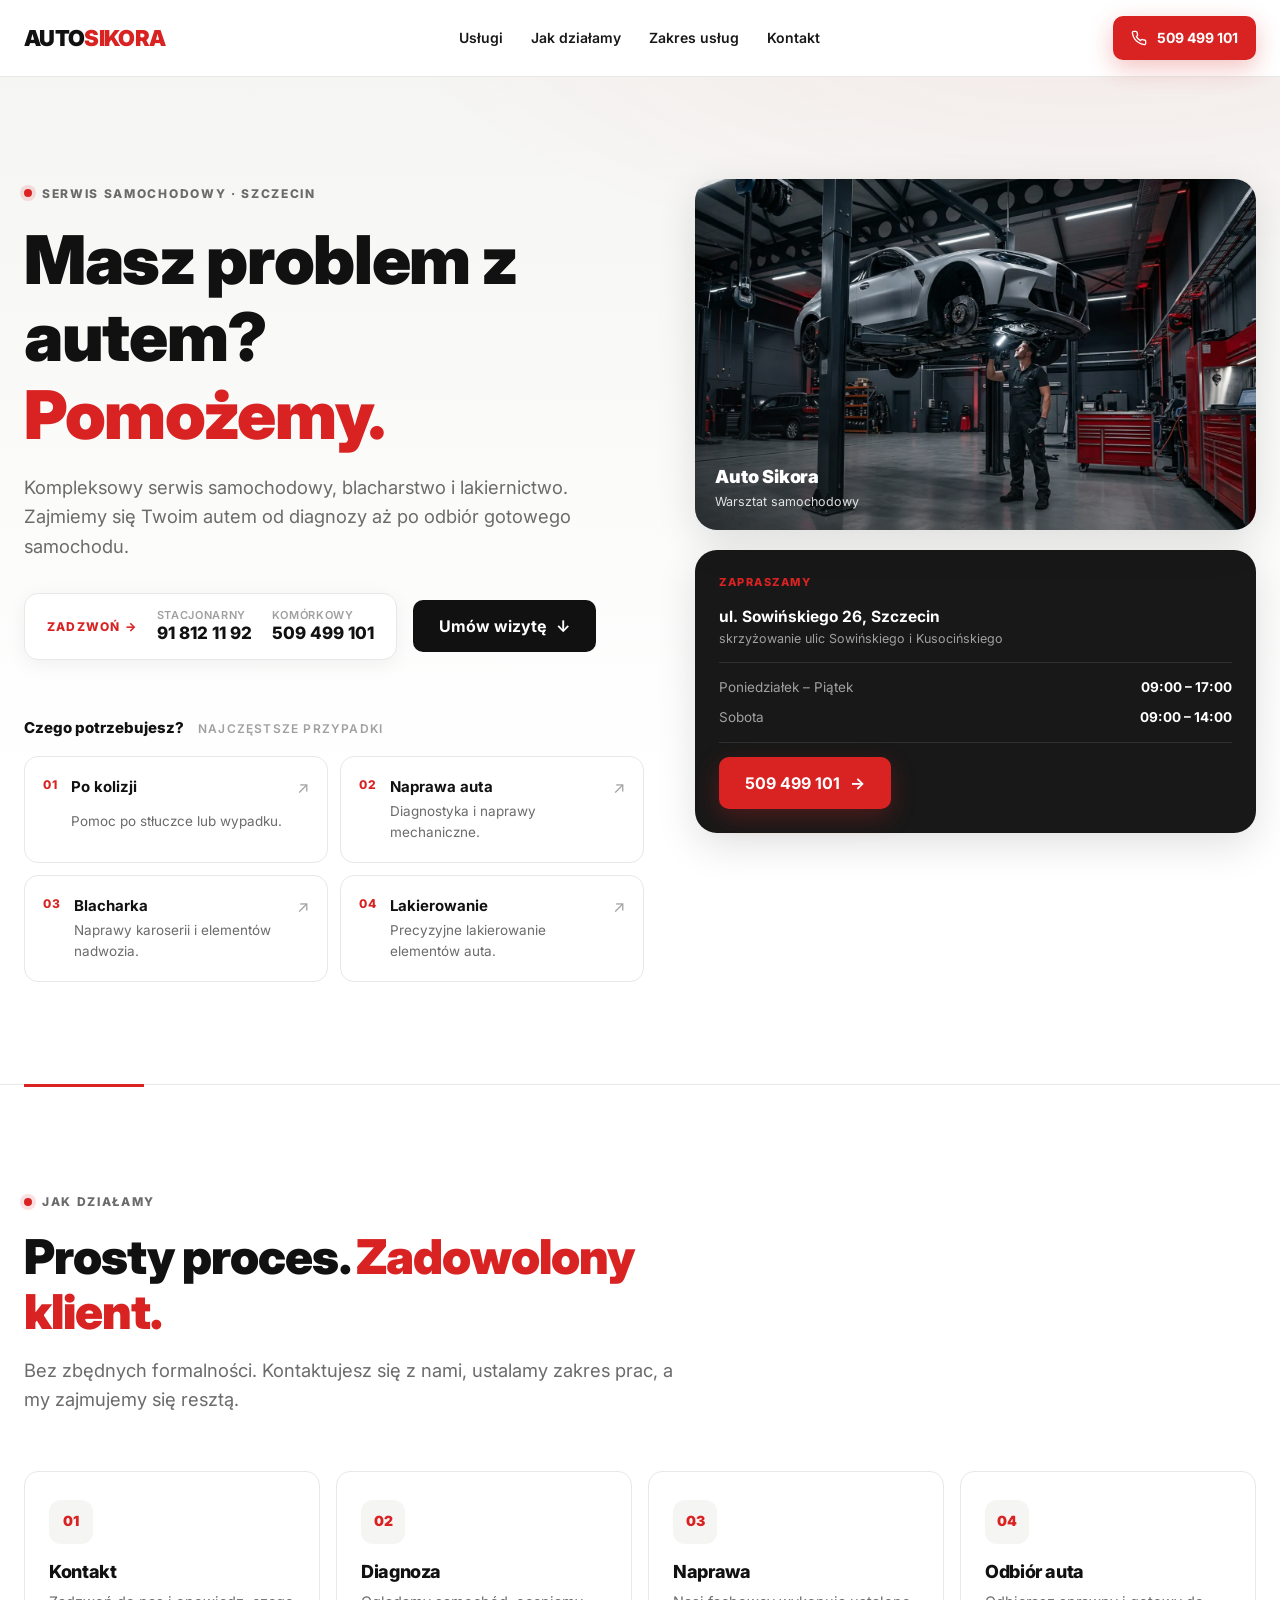
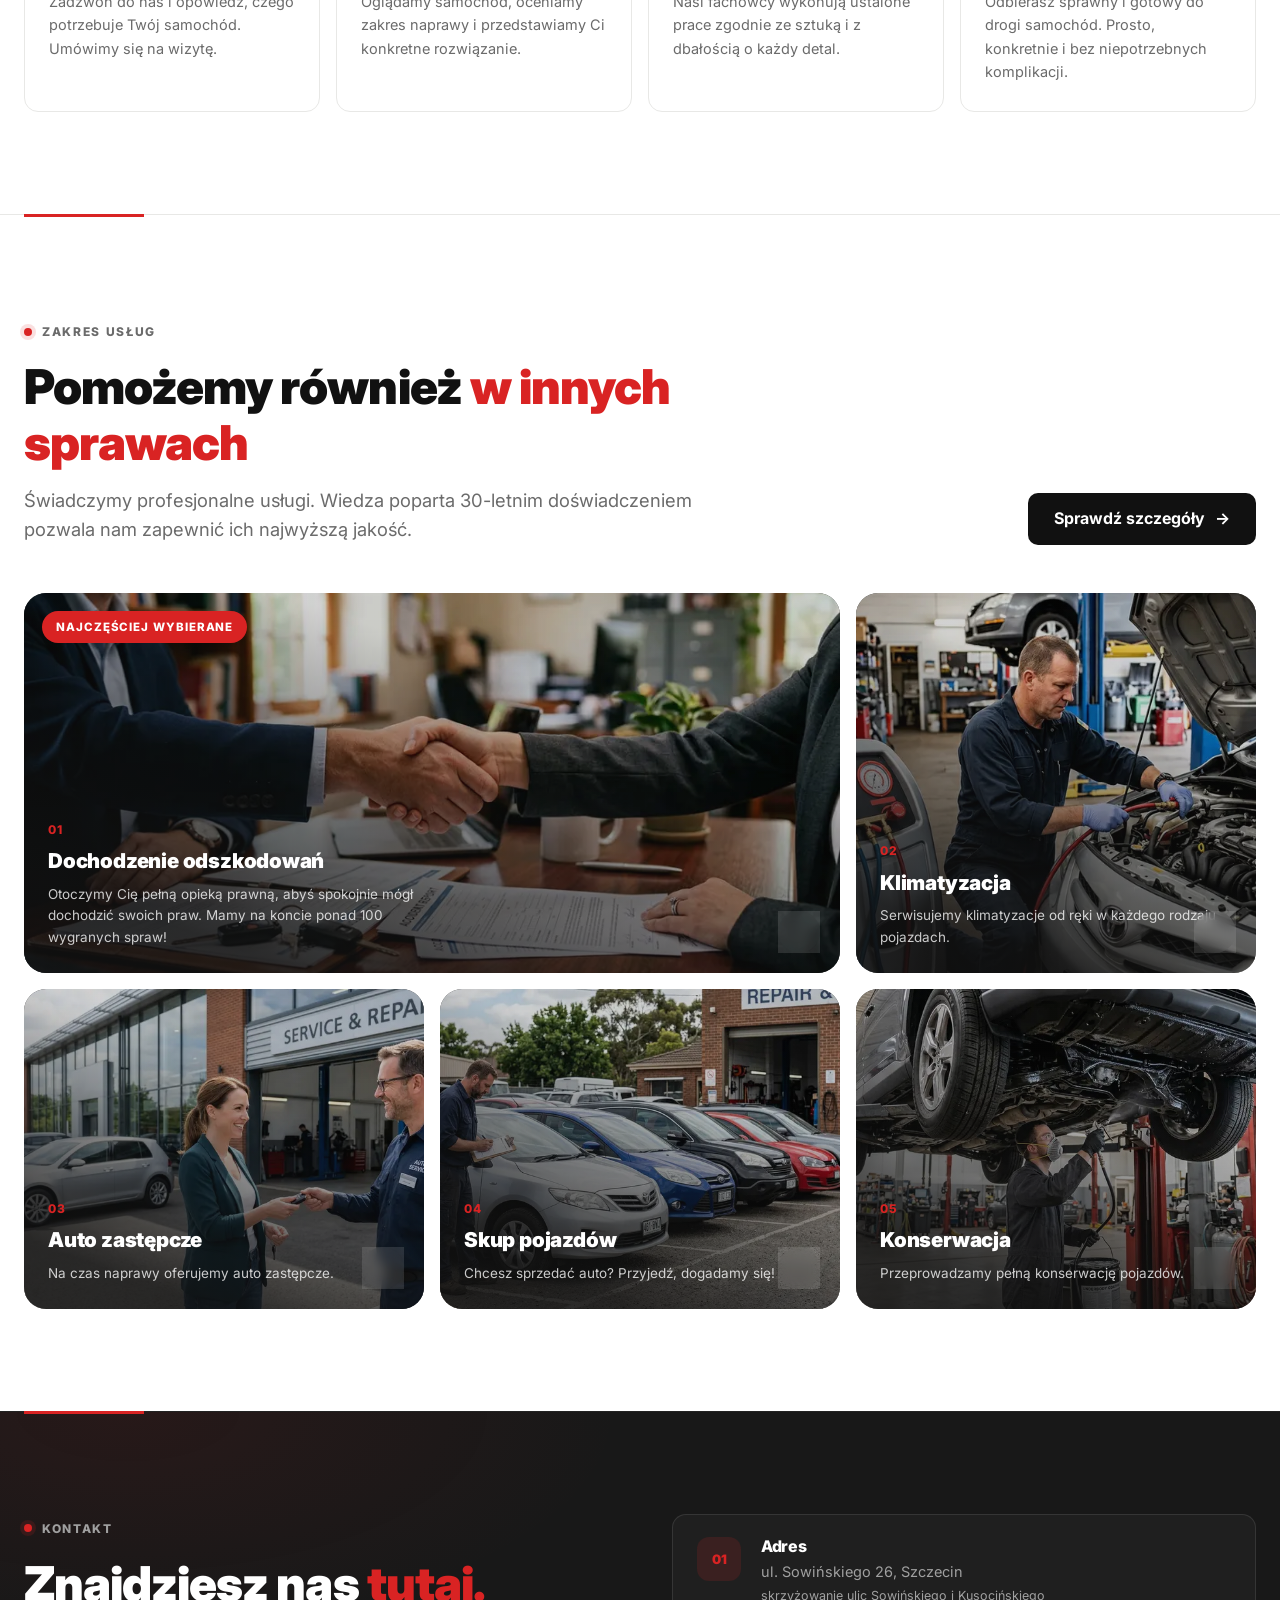
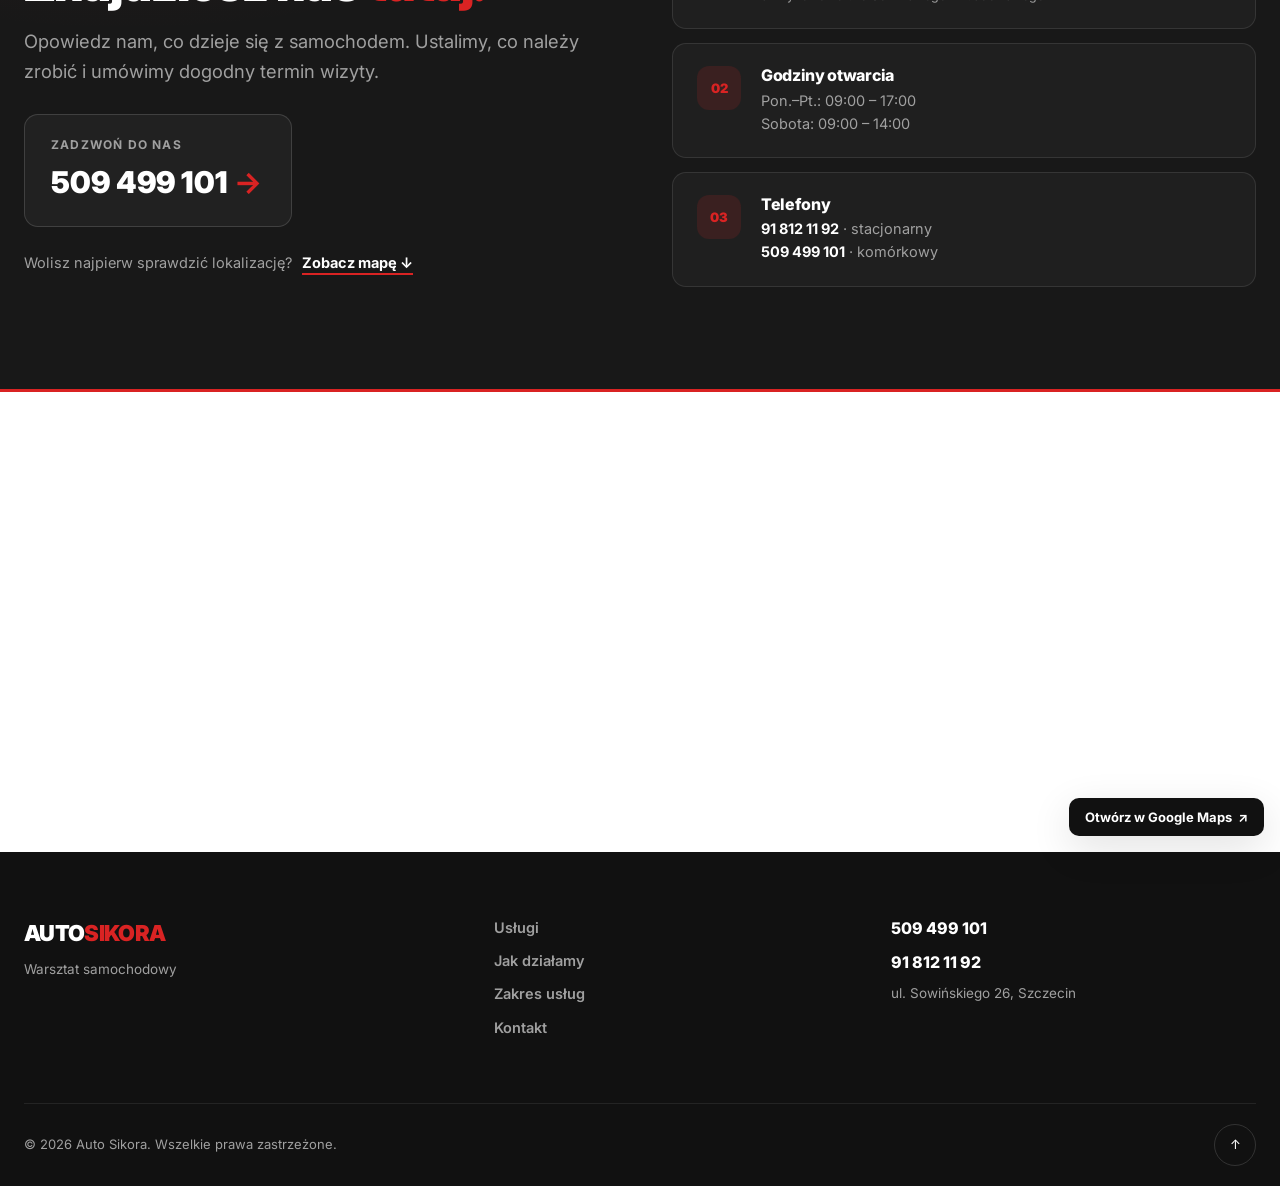
==== commit b8c8761c: "Poprawki: mapa, podstrona Usługi, przycisk 'Sprawdź szczegóły' - Mapa: nowy niezawodny URL embed Goo" ====
--- a/preview/index.html
+++ b/preview/index.html
@@ -182,7 +182,7 @@
 					<h2 class="section-head__title">Pomożemy również <span class="accent">w innych sprawach</span></h2>
 					<p class="section-head__lead">Świadczymy profesjonalne usługi. Wiedza poparta 30-letnim doświadczeniem pozwala nam zapewnić ich najwyższą jakość.</p>
 				</header>
-				<a class="button button--secondary" href="#kontakt">Skontaktuj się z nami <span aria-hidden="true">→</span></a>
+				<a class="button button--secondary" href="uslugi.html">Sprawdź szczegóły <span aria-hidden="true">→</span></a>
 			</div>
 
 			<div class="service-grid">
@@ -289,7 +289,8 @@
 
 	<!-- MAPA -->
 	<section class="map" id="mapa" aria-label="Mapa dojazdu">
-		<iframe src="https://maps.google.com/maps?q=Sowi%C5%84skiego%2026%2C%20Szczecin&t=&z=15&ie=UTF8&iwloc=&output=embed" title="Mapa — Auto Sikora, ul. Sowińskiego 26, Szczecin" loading="lazy" referrerpolicy="no-referrer-when-downgrade" allowfullscreen></iframe>
+		<iframe src="https://www.google.com/maps?q=ul.+Sowi%C5%84skiego+26,+Szczecin&z=15&output=embed" title="Mapa — Auto Sikora, ul. Sowińskiego 26, Szczecin" loading="lazy" referrerpolicy="no-referrer-when-downgrade" allowfullscreen></iframe>
+		<a class="map__external" href="https://www.google.com/maps/search/?api=1&query=ul.+Sowi%C5%84skiego+26,+Szczecin" target="_blank" rel="noopener">Otwórz w Google Maps <span aria-hidden="true">↗</span></a>
 	</section>
 
 </main>
--- a/wp-content/themes/autoserwis/assets/css/main.css
+++ b/wp-content/themes/autoserwis/assets/css/main.css
@@ -178,18 +178,21 @@
 .button--secondary { background: var(--c-black); color: var(--c-white); }
 .button--secondary:hover { background: var(--c-graphite-2); }
 
-/* Scroll reveal */
-.reveal {
+/* Scroll reveal
+   Klasę .reveal-init nadaje wyłącznie main.js (ten sam plik, który potem
+   pokazuje elementy). CSS nigdy nie ukrywa treści samodzielnie —
+   bez działającego JS strona jest w pełni widoczna. */
+.reveal-init {
 	opacity: 0;
 	transform: translateY(24px);
 	transition: opacity 700ms ease var(--d, 0s), transform 700ms cubic-bezier(0.22, 1, 0.36, 1) var(--d, 0s);
 }
 .reveal--delay { --d: 0.15s; }
-.reveal.is-visible { opacity: 1; transform: none; }
+.reveal-init.is-visible { opacity: 1; transform: none; }
 
 @media (prefers-reduced-motion: reduce) {
 	html { scroll-behavior: auto; }
-	.reveal { opacity: 1; transform: none; transition: none; }
+	.reveal-init { opacity: 1; transform: none; transition: none; }
 	*, *::before, *::after { animation-duration: 0.01ms !important; transition-duration: 0.01ms !important; }
 }
 
@@ -729,7 +732,7 @@
 /* ----------------------------------------------------------------
    9. Mapa
 ---------------------------------------------------------------- */
-.map { line-height: 0; border-top: 3px solid var(--c-red); }
+.map { position: relative; line-height: 0; border-top: 3px solid var(--c-red); }
 .map iframe {
 	width: 100%;
 	height: clamp(320px, 45vw, 460px);
@@ -739,6 +742,108 @@
 	transition: filter 400ms ease;
 }
 .map:hover iframe { filter: none; }
+.map__external {
+	position: absolute;
+	right: 16px;
+	bottom: 16px;
+	display: inline-flex;
+	align-items: center;
+	gap: 6px;
+	padding: 10px 16px;
+	border-radius: var(--r-sm);
+	background: var(--c-black);
+	color: var(--c-white);
+	font-size: 13px;
+	font-weight: 700;
+	line-height: 1.4;
+	box-shadow: var(--shadow-md);
+	transition: background-color var(--t-fast), transform var(--t-fast);
+}
+.map__external:hover { background: var(--c-red); transform: translateY(-2px); }
+
+/* ----------------------------------------------------------------
+   9b. Podstrona „Usługi”
+---------------------------------------------------------------- */
+.breadcrumbs {
+	display: flex;
+	align-items: center;
+	gap: 10px;
+	margin-bottom: 24px;
+	font-size: 13px;
+	font-weight: 600;
+	color: var(--c-gray-400);
+}
+.breadcrumbs a { color: var(--c-gray-600); transition: color var(--t-fast); }
+.breadcrumbs a:hover { color: var(--c-red); }
+.breadcrumbs span:last-child { color: var(--c-black); }
+
+.page-hero {
+	background:
+		radial-gradient(1200px 500px at 85% -10%, rgba(217, 35, 35, 0.06), transparent 60%),
+		linear-gradient(180deg, var(--c-gray-100), var(--c-white) 70%);
+	padding-bottom: clamp(24px, 4vw, 48px);
+}
+.page-hero .section-head { margin-bottom: 0; }
+
+.services-full__grid {
+	display: grid;
+	grid-template-columns: repeat(3, minmax(0, 1fr));
+	gap: 20px;
+}
+.service-detail {
+	display: flex;
+	flex-direction: column;
+	border: 1px solid var(--c-gray-200);
+	border-radius: var(--r-lg);
+	overflow: hidden;
+	background: var(--c-white);
+	transition: transform var(--t-base), box-shadow var(--t-base), border-color var(--t-fast);
+}
+.service-detail:hover {
+	transform: translateY(-5px);
+	box-shadow: var(--shadow-md);
+	border-color: transparent;
+}
+.service-detail--featured { border-color: rgba(217, 35, 35, 0.4); }
+
+.service-detail__media { position: relative; margin: 0; }
+.service-detail__media img { width: 100%; aspect-ratio: 16 / 9; object-fit: cover; }
+
+.service-detail__body { display: grid; gap: 10px; align-content: start; padding: 24px; flex: 1; }
+.service-detail__num { font-size: 12px; font-weight: 800; color: var(--c-red); letter-spacing: 0.08em; }
+.service-detail__body h2 { font-size: 20px; font-weight: 900; }
+.service-detail__body > p { color: var(--c-gray-600); font-size: 14.5px; }
+
+.service-detail__list { margin: 6px 0 0; padding: 0; list-style: none; display: grid; gap: 8px; }
+.service-detail__list li {
+	position: relative;
+	padding-left: 22px;
+	font-size: 14px;
+	font-weight: 600;
+	color: var(--c-graphite);
+}
+.service-detail__list li::before {
+	content: "";
+	position: absolute;
+	left: 0;
+	top: 7px;
+	width: 8px;
+	height: 8px;
+	border-radius: 50%;
+	background: var(--c-red);
+	box-shadow: 0 0 0 3px rgba(217, 35, 35, 0.14);
+}
+
+.services-cta { background: var(--c-gray-100); }
+.services-cta__inner {
+	display: flex;
+	align-items: center;
+	justify-content: space-between;
+	gap: 28px;
+	flex-wrap: wrap;
+}
+.services-cta .section-head__lead { margin-top: 10px; }
+.services-cta__actions { display: flex; gap: 12px; flex-wrap: wrap; }
 
 /* ----------------------------------------------------------------
    10. Stopka
@@ -791,6 +896,7 @@
 	.service-card { grid-column: span 3; }
 	.service-card--featured { grid-column: span 6; }
 	.process-grid { grid-template-columns: repeat(2, minmax(0, 1fr)); }
+	.services-full__grid { grid-template-columns: repeat(2, minmax(0, 1fr)); }
 }
 
 @media (max-width: 900px) {
@@ -809,6 +915,7 @@
 	.process-grid { grid-template-columns: 1fr; }
 	.service-card,
 	.service-card--featured { grid-column: span 6; min-height: 280px; }
+	.services-full__grid { grid-template-columns: 1fr; }
 	.hero__phones { width: 100%; flex-wrap: wrap; gap: 12px 20px; }
 	.hero__book { width: 100%; }
 	.site-footer__bottom { flex-direction: column; }
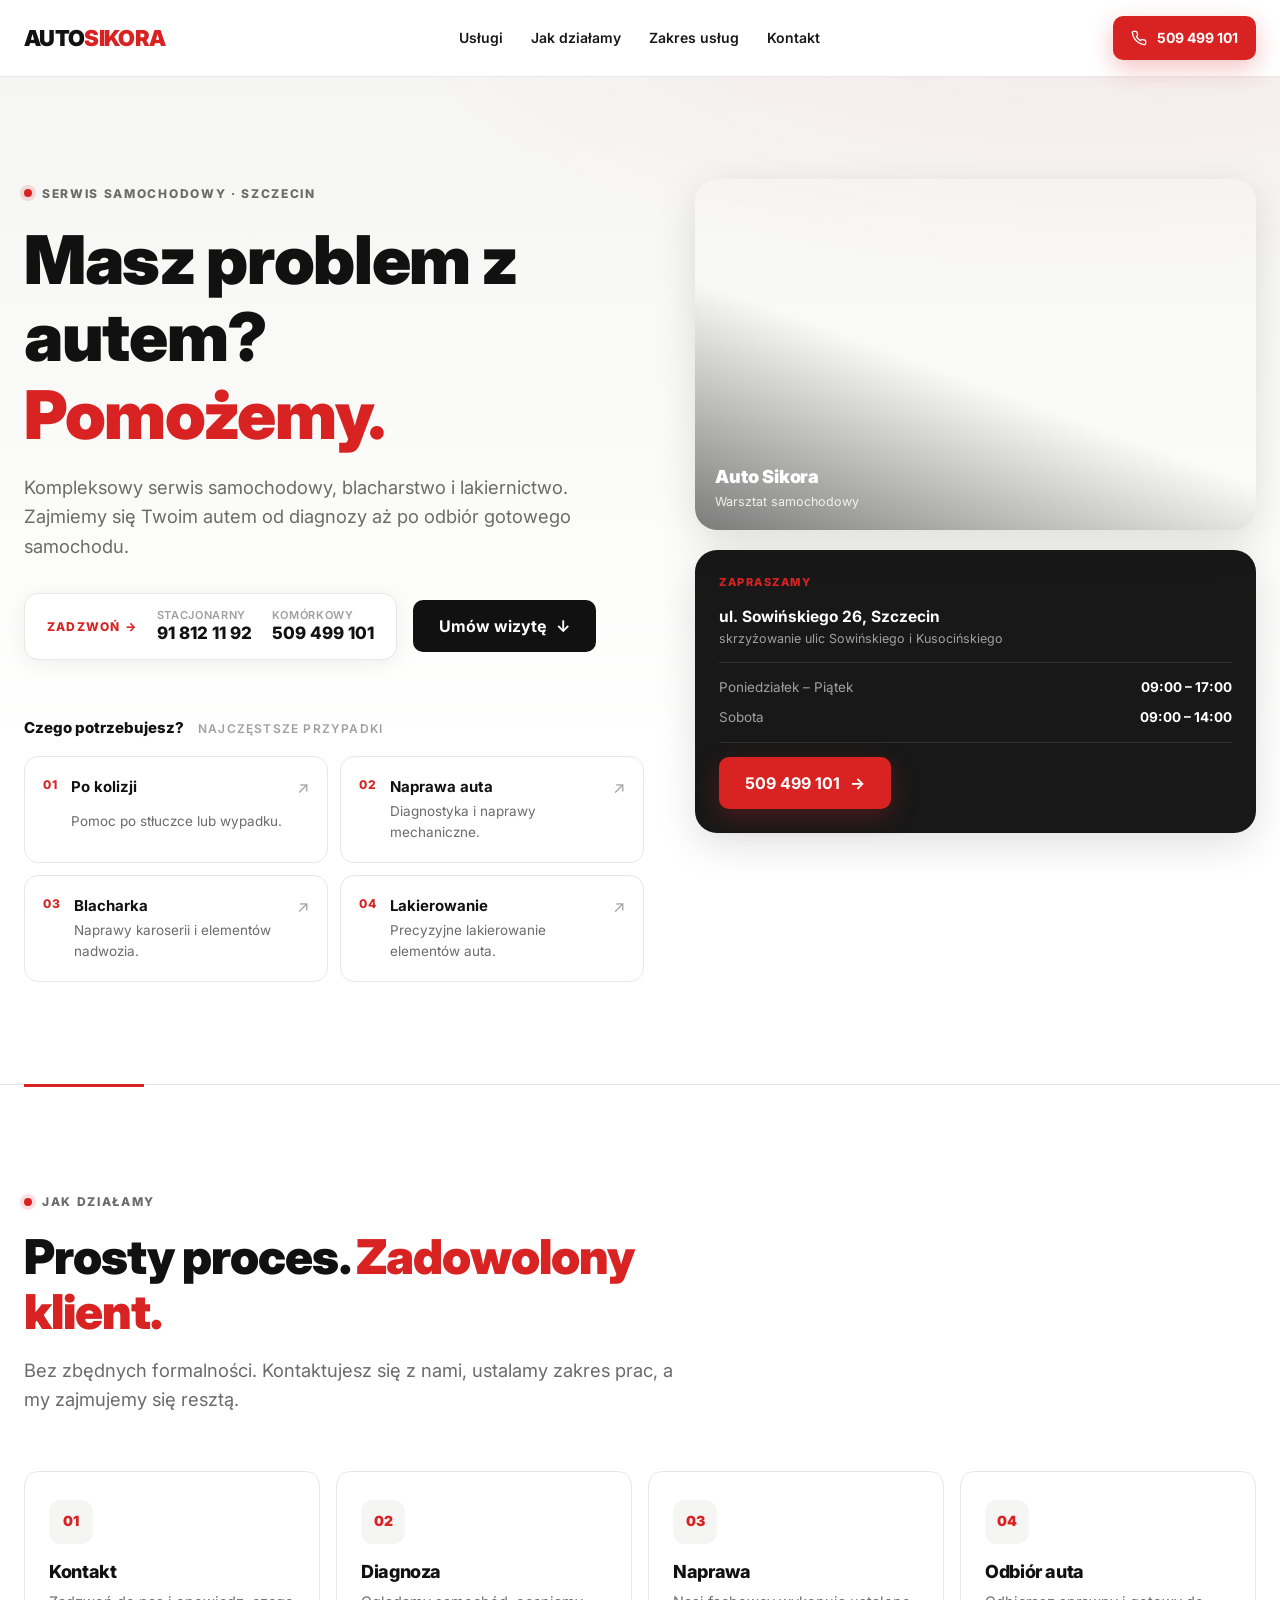
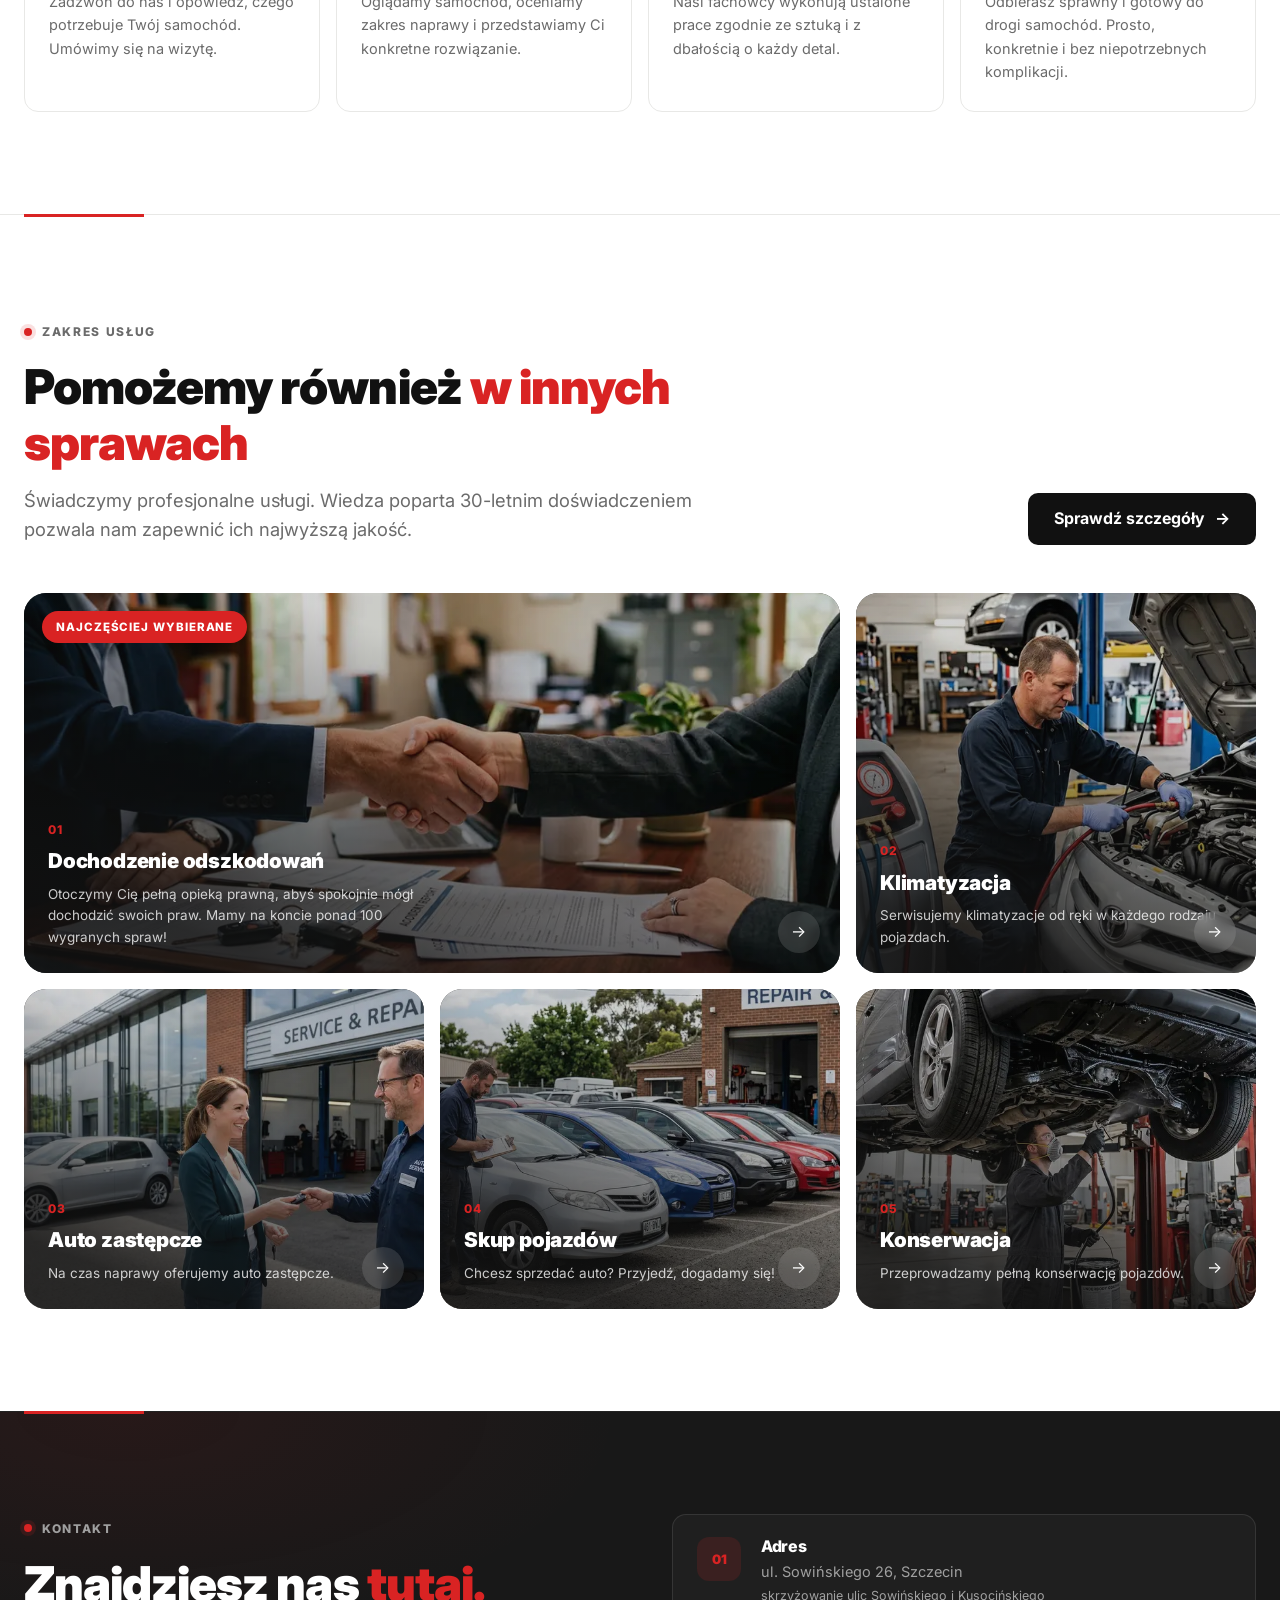
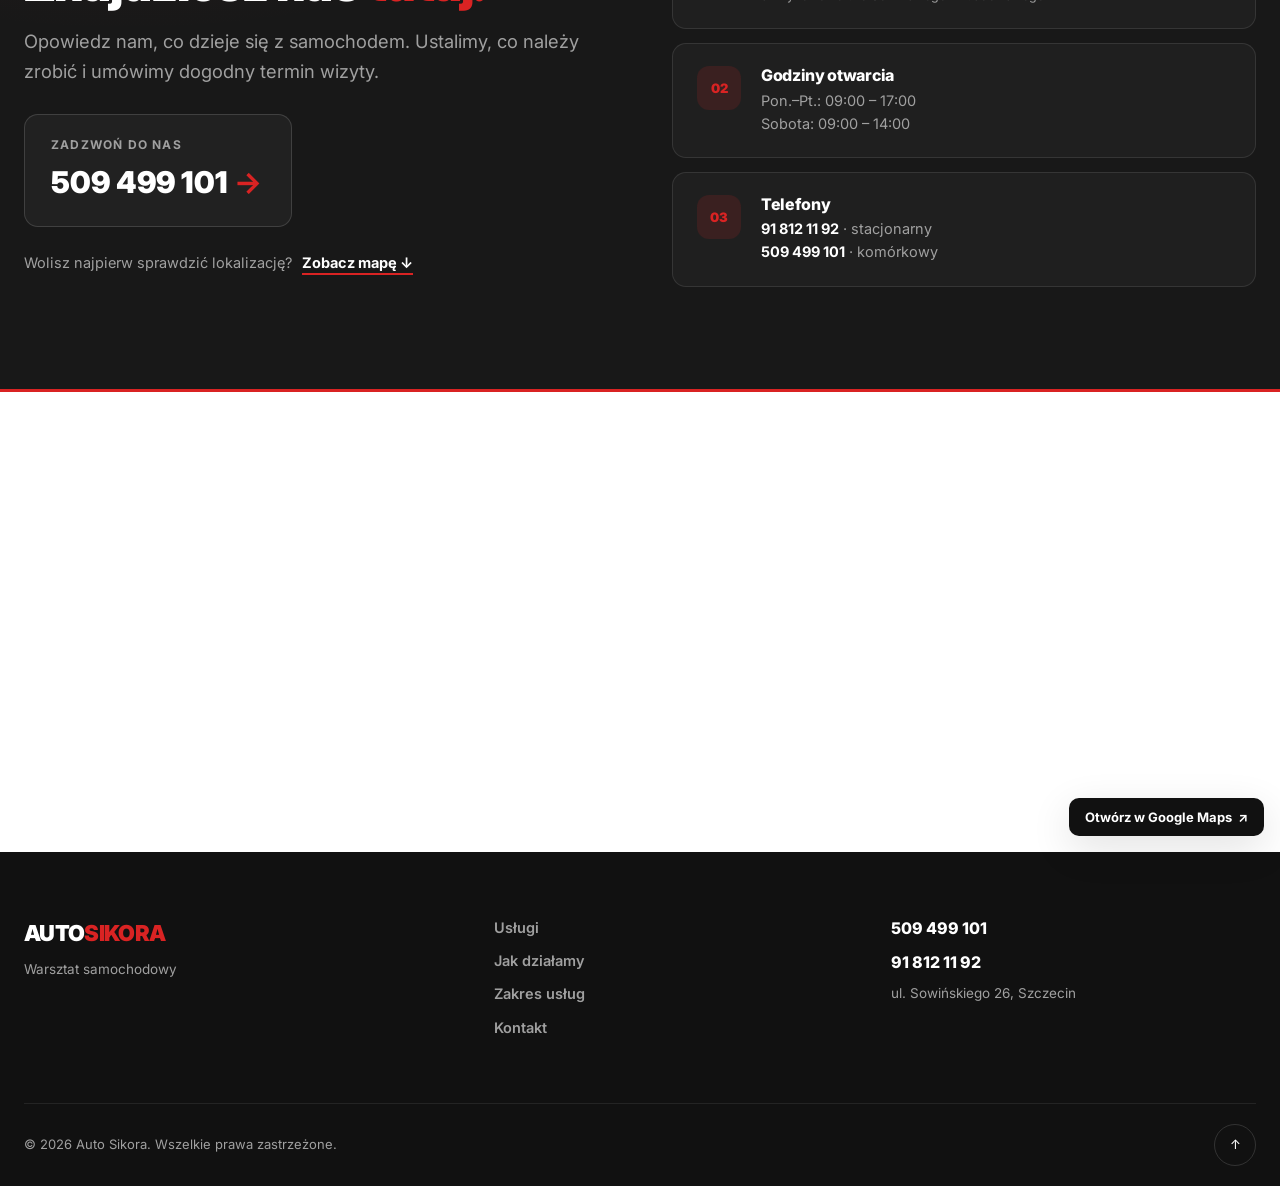
==== commit ca5b3066: "Podstrony sekcji: /jak-dzialamy/ i /kontakt/ + spójna nawigacja - page-jak-dzialamy.php: rozbudowany" ====
--- a/preview/index.html
+++ b/preview/index.html
@@ -21,10 +21,10 @@
 
 		<nav class="site-header__nav" aria-label="Menu główne">
 			<ul class="primary-menu">
-				<li><a href="#uslugi">Usługi</a></li>
-				<li><a href="#proces">Jak działamy</a></li>
+				<li><a href="uslugi.html">Usługi</a></li>
+				<li><a href="jak-dzialamy.html">Jak działamy</a></li>
 				<li><a href="#zakres">Zakres usług</a></li>
-				<li><a href="#kontakt">Kontakt</a></li>
+				<li><a href="kontakt.html">Kontakt</a></li>
 			</ul>
 		</nav>
 
@@ -49,10 +49,10 @@
 		</div>
 		<nav class="mobile-menu__nav" aria-label="Menu mobilne">
 			<ul class="mobile-menu__list">
-				<li><a href="#uslugi">Usługi</a></li>
-				<li><a href="#proces">Jak działamy</a></li>
+				<li><a href="uslugi.html">Usługi</a></li>
+				<li><a href="jak-dzialamy.html">Jak działamy</a></li>
 				<li><a href="#zakres">Zakres usług</a></li>
-				<li><a href="#kontakt">Kontakt</a></li>
+				<li><a href="kontakt.html">Kontakt</a></li>
 			</ul>
 		</nav>
 		<div class="mobile-menu__footer">
@@ -302,10 +302,10 @@
 			<p>Warsztat samochodowy</p>
 		</div>
 		<nav class="site-footer__nav" aria-label="Menu w stopce">
-			<a href="#uslugi">Usługi</a>
-			<a href="#proces">Jak działamy</a>
+			<a href="uslugi.html">Usługi</a>
+			<a href="jak-dzialamy.html">Jak działamy</a>
 			<a href="#zakres">Zakres usług</a>
-			<a href="#kontakt">Kontakt</a>
+			<a href="kontakt.html">Kontakt</a>
 		</nav>
 		<div class="site-footer__contact">
 			<a href="tel:509499101">509 499 101</a>
--- a/wp-content/themes/autoserwis/assets/css/main.css
+++ b/wp-content/themes/autoserwis/assets/css/main.css
@@ -846,6 +846,127 @@
 .services-cta__actions { display: flex; gap: 12px; flex-wrap: wrap; }
 
 /* ----------------------------------------------------------------
+   9c. Podstrona „Jak działamy”
+---------------------------------------------------------------- */
+.process-full__list {
+	display: grid;
+	gap: 18px;
+	margin: 0;
+	padding: 0;
+	list-style: none;
+	max-width: 880px;
+}
+.process-detail {
+	position: relative;
+	display: flex;
+	gap: 24px;
+	padding: 28px;
+	border: 1px solid var(--c-gray-200);
+	border-radius: var(--r-lg);
+	background: var(--c-white);
+	transition: transform var(--t-base), box-shadow var(--t-base), border-color var(--t-fast);
+}
+.process-detail:hover {
+	transform: translateY(-4px);
+	box-shadow: var(--shadow-md);
+	border-color: transparent;
+}
+.process-detail__num {
+	flex-shrink: 0;
+	display: grid;
+	place-items: center;
+	width: 56px;
+	height: 56px;
+	border-radius: 16px;
+	background: var(--c-gray-100);
+	color: var(--c-red);
+	font-size: 16px;
+	font-weight: 900;
+	transition: background-color var(--t-fast), color var(--t-fast);
+}
+.process-detail:hover .process-detail__num { background: var(--c-red); color: var(--c-white); }
+.process-detail__body { display: grid; gap: 8px; }
+.process-detail__body h2 { font-size: 20px; font-weight: 900; }
+.process-detail__body > p { color: var(--c-gray-600); font-size: 14.5px; }
+
+/* Statystyki */
+.why-us { background: var(--c-gray-100); }
+.stats-grid {
+	display: grid;
+	grid-template-columns: repeat(3, minmax(0, 1fr));
+	gap: 16px;
+}
+.stat-card {
+	display: grid;
+	gap: 6px;
+	padding: 28px;
+	border-radius: var(--r-lg);
+	background: var(--c-graphite);
+	color: var(--c-white);
+}
+.stat-card strong {
+	font-size: clamp(2.4rem, 2rem + 2vw, 3.4rem);
+	font-weight: 900;
+	letter-spacing: -0.03em;
+	color: var(--c-red);
+	line-height: 1;
+}
+.stat-card span { color: var(--c-gray-400); font-size: 14.5px; }
+
+/* ----------------------------------------------------------------
+   9d. Podstrona „Kontakt”
+---------------------------------------------------------------- */
+.contact-page__grid {
+	display: grid;
+	grid-template-columns: repeat(3, minmax(0, 1fr));
+	gap: 16px;
+	align-items: start;
+}
+.contact-card {
+	display: grid;
+	gap: 12px;
+	align-content: start;
+	padding: 28px;
+	border: 1px solid var(--c-gray-200);
+	border-radius: var(--r-lg);
+	background: var(--c-white);
+	transition: transform var(--t-base), box-shadow var(--t-base), border-color var(--t-fast);
+}
+.contact-card:hover {
+	transform: translateY(-4px);
+	box-shadow: var(--shadow-md);
+	border-color: transparent;
+}
+.contact-card h2 { font-size: 19px; font-weight: 900; }
+.contact-card > p { color: var(--c-gray-600); font-size: 14.5px; }
+.contact-card small { font-size: 12.5px; }
+.contact-card .contact-item__num { background: rgba(217, 35, 35, 0.1); }
+.contact-card__note { color: var(--c-gray-600); font-size: 14px; }
+.contact-card__phones { display: grid; gap: 12px; padding-block: 6px; }
+.contact-card .button { justify-self: start; }
+.contact-card__link {
+	justify-self: start;
+	font-size: 14px;
+	font-weight: 700;
+	border-bottom: 2px solid var(--c-red);
+	padding-bottom: 2px;
+	transition: color var(--t-fast);
+}
+.contact-card__link:hover { color: var(--c-red); }
+.contact-card__hours { display: grid; gap: 10px; margin: 0; }
+.contact-card__hours div {
+	display: flex;
+	justify-content: space-between;
+	gap: 12px;
+	font-size: 14px;
+	padding-bottom: 10px;
+	border-bottom: 1px solid var(--c-gray-200);
+}
+.contact-card__hours div:last-child { border-bottom: 0; padding-bottom: 0; }
+.contact-card__hours dt { color: var(--c-gray-600); }
+.contact-card__hours dd { margin: 0; font-weight: 800; }
+
+/* ----------------------------------------------------------------
    10. Stopka
 ---------------------------------------------------------------- */
 .site-footer { background: var(--c-black); color: var(--c-white); }
@@ -897,6 +1018,8 @@
 	.service-card--featured { grid-column: span 6; }
 	.process-grid { grid-template-columns: repeat(2, minmax(0, 1fr)); }
 	.services-full__grid { grid-template-columns: repeat(2, minmax(0, 1fr)); }
+	.contact-page__grid { grid-template-columns: 1fr 1fr; }
+	.stats-grid { grid-template-columns: repeat(3, minmax(0, 1fr)); }
 }
 
 @media (max-width: 900px) {
@@ -916,6 +1039,9 @@
 	.service-card,
 	.service-card--featured { grid-column: span 6; min-height: 280px; }
 	.services-full__grid { grid-template-columns: 1fr; }
+	.contact-page__grid { grid-template-columns: 1fr; }
+	.stats-grid { grid-template-columns: 1fr; }
+	.process-detail { flex-direction: column; gap: 14px; }
 	.hero__phones { width: 100%; flex-wrap: wrap; gap: 12px 20px; }
 	.hero__book { width: 100%; }
 	.site-footer__bottom { flex-direction: column; }
